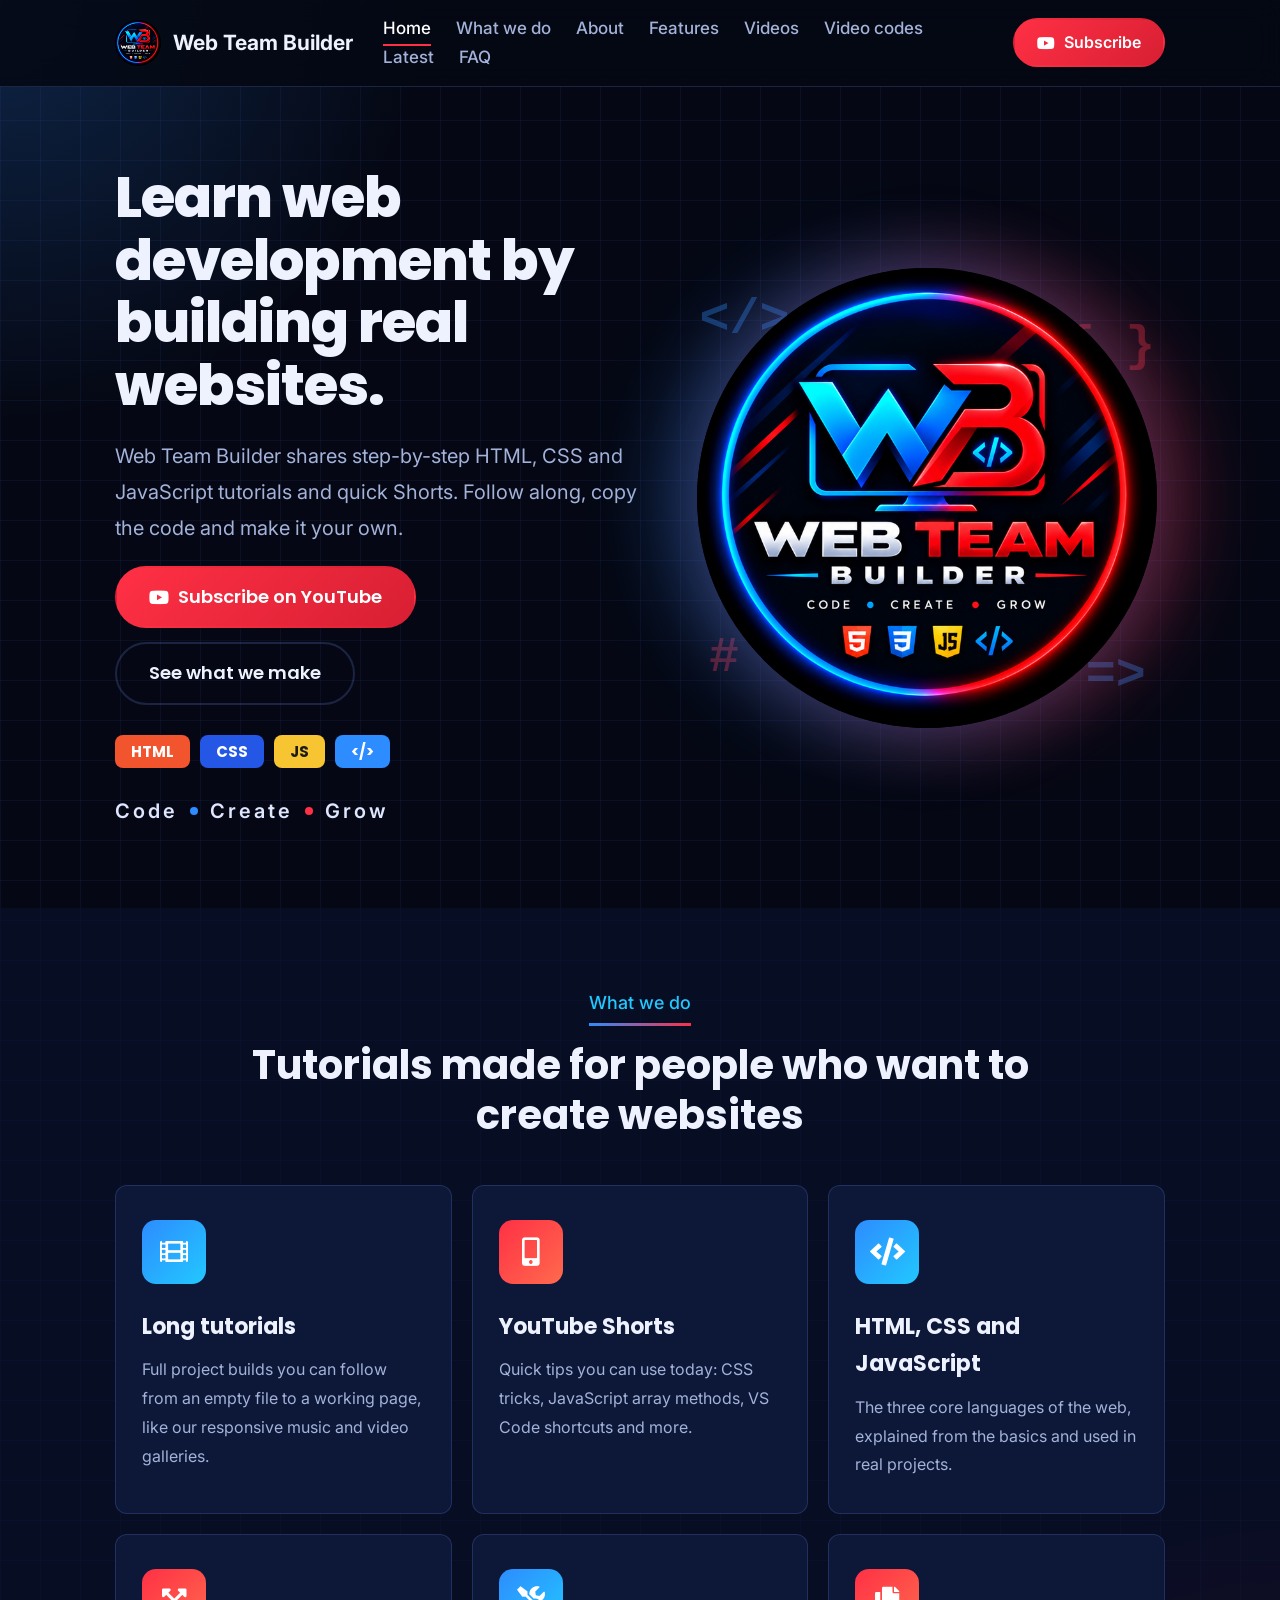
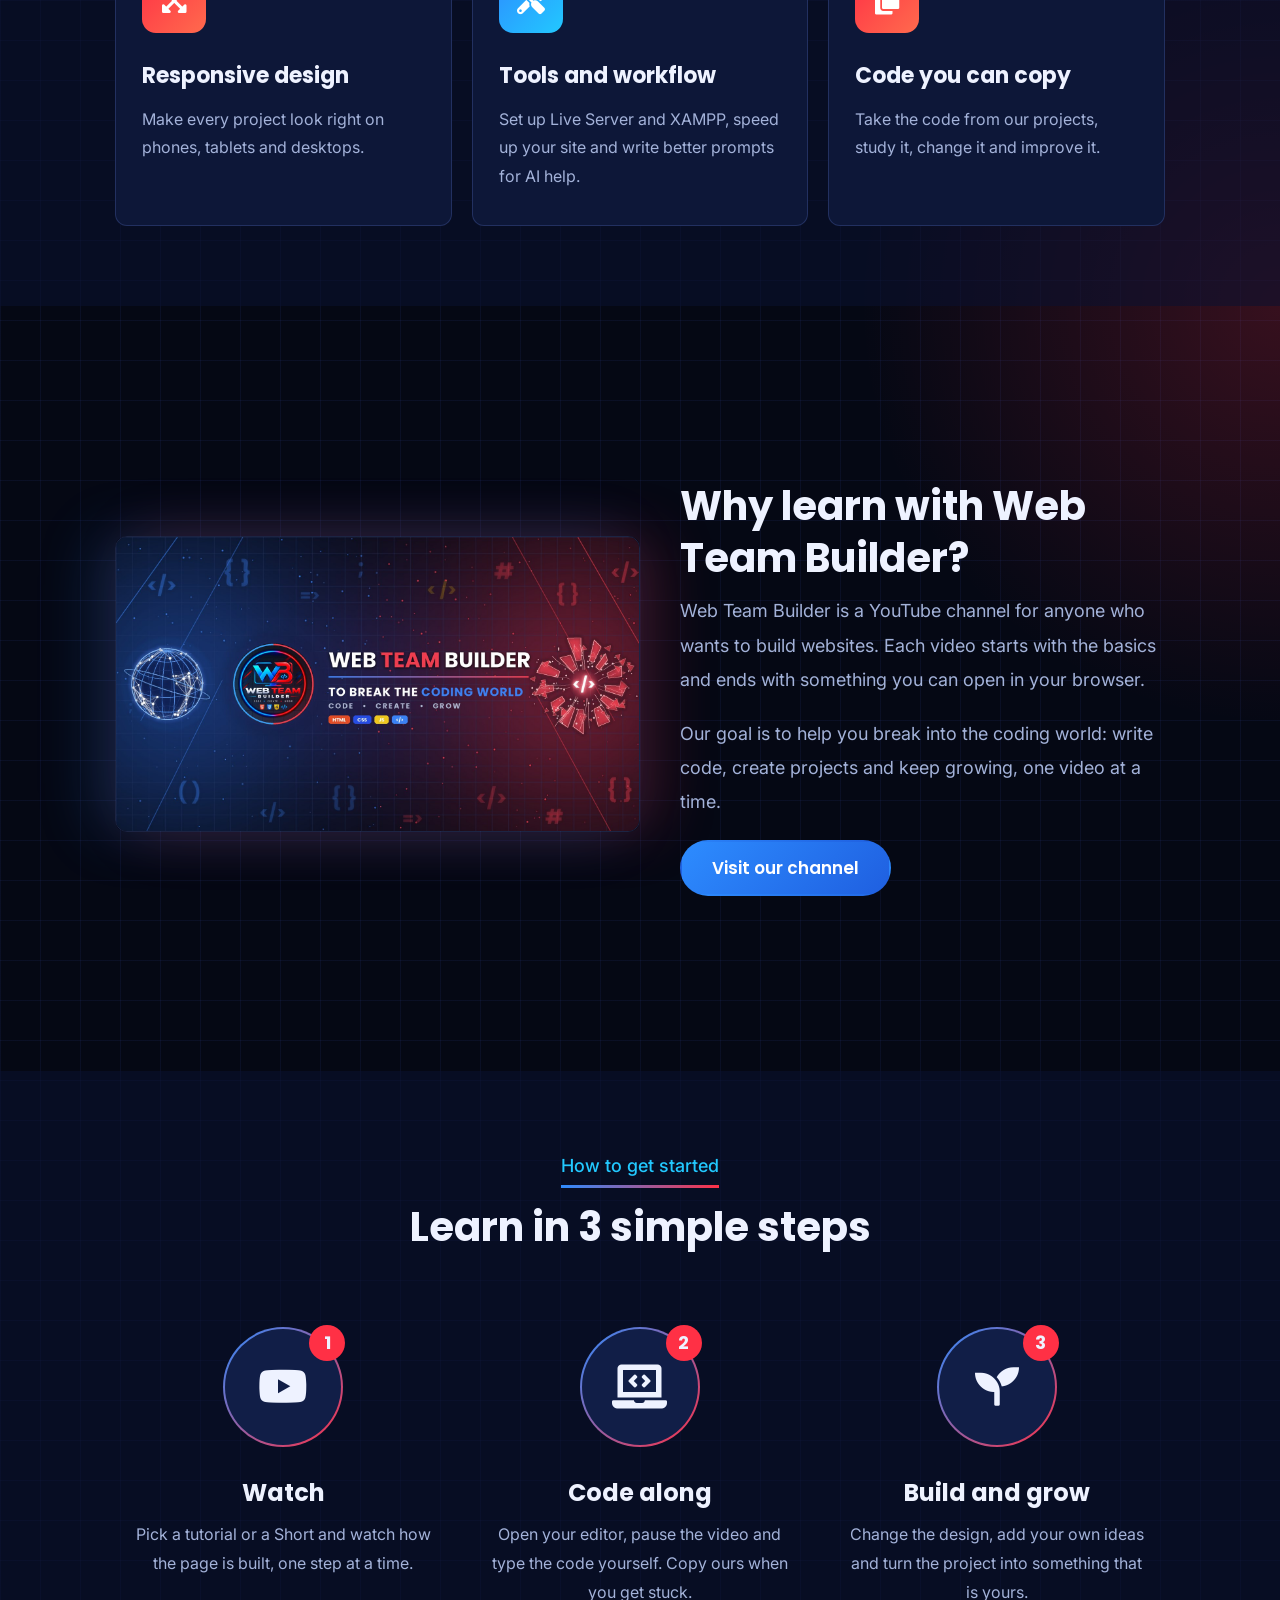
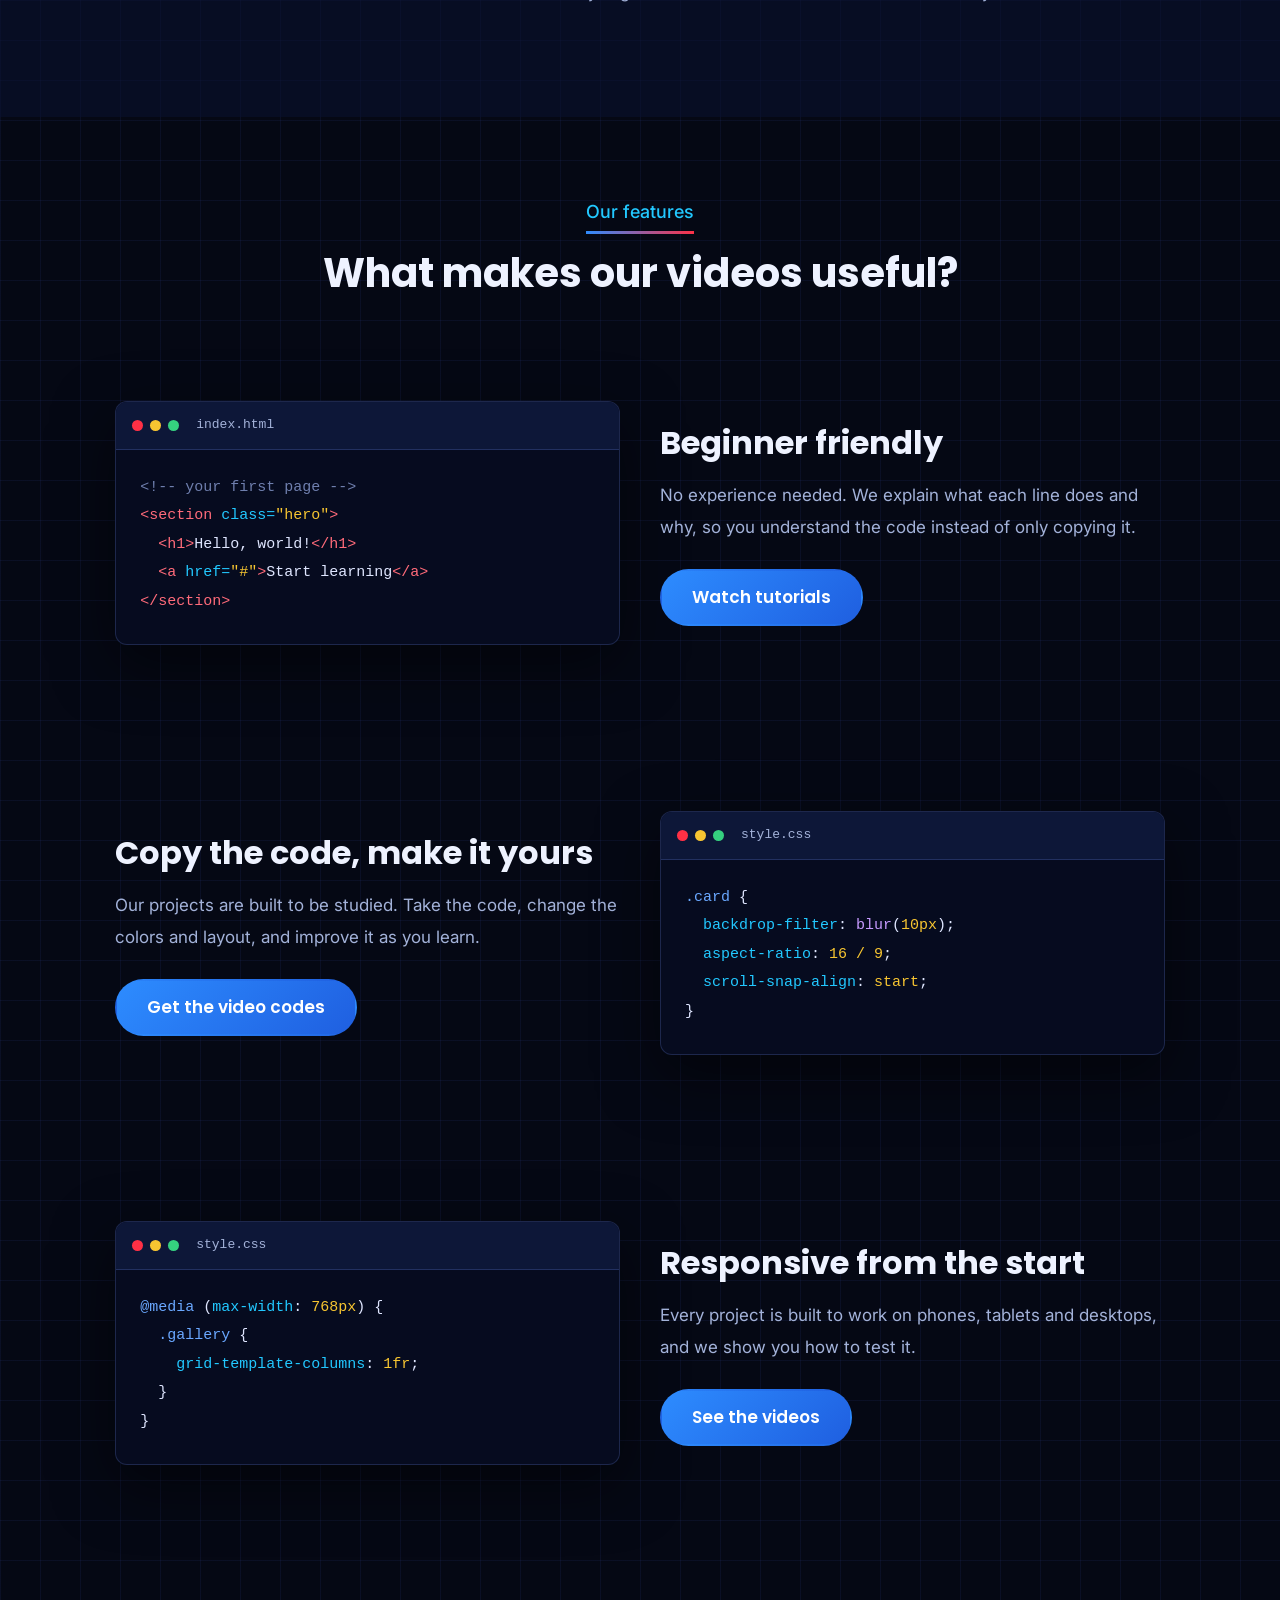
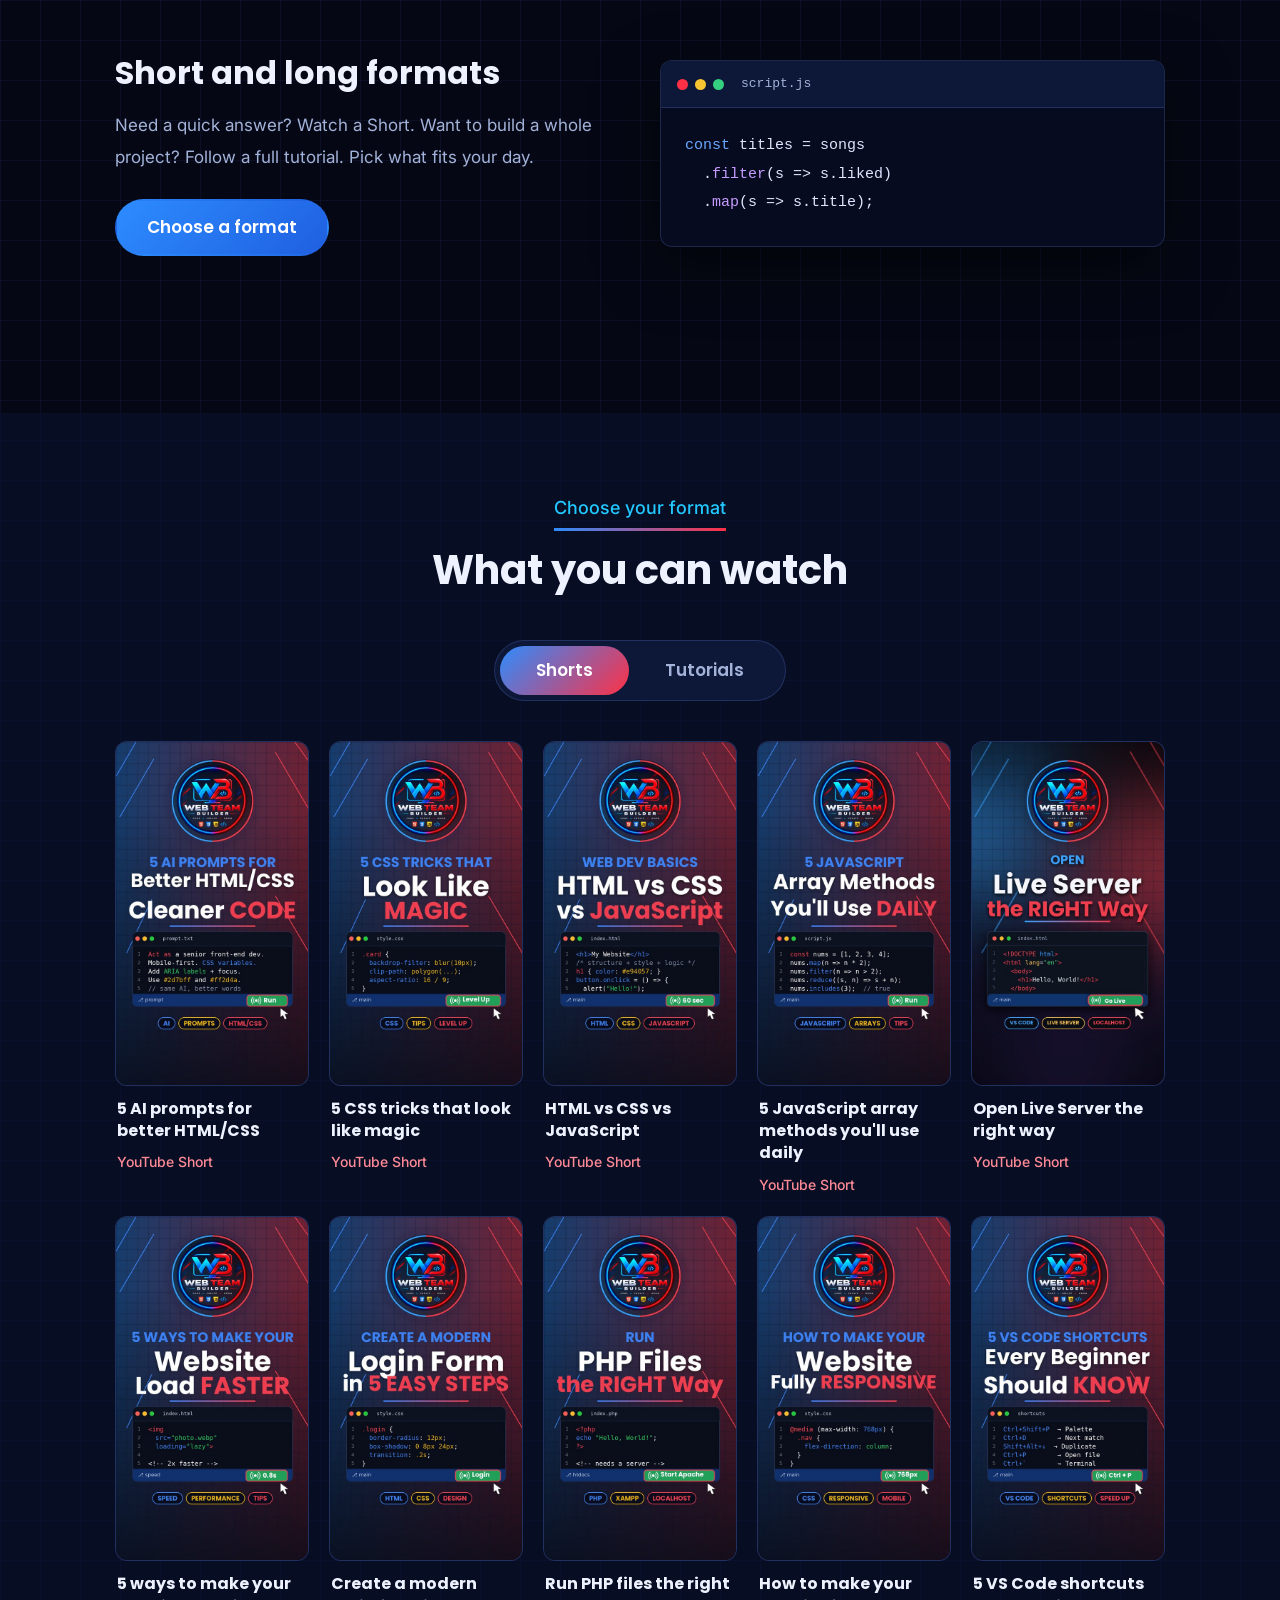
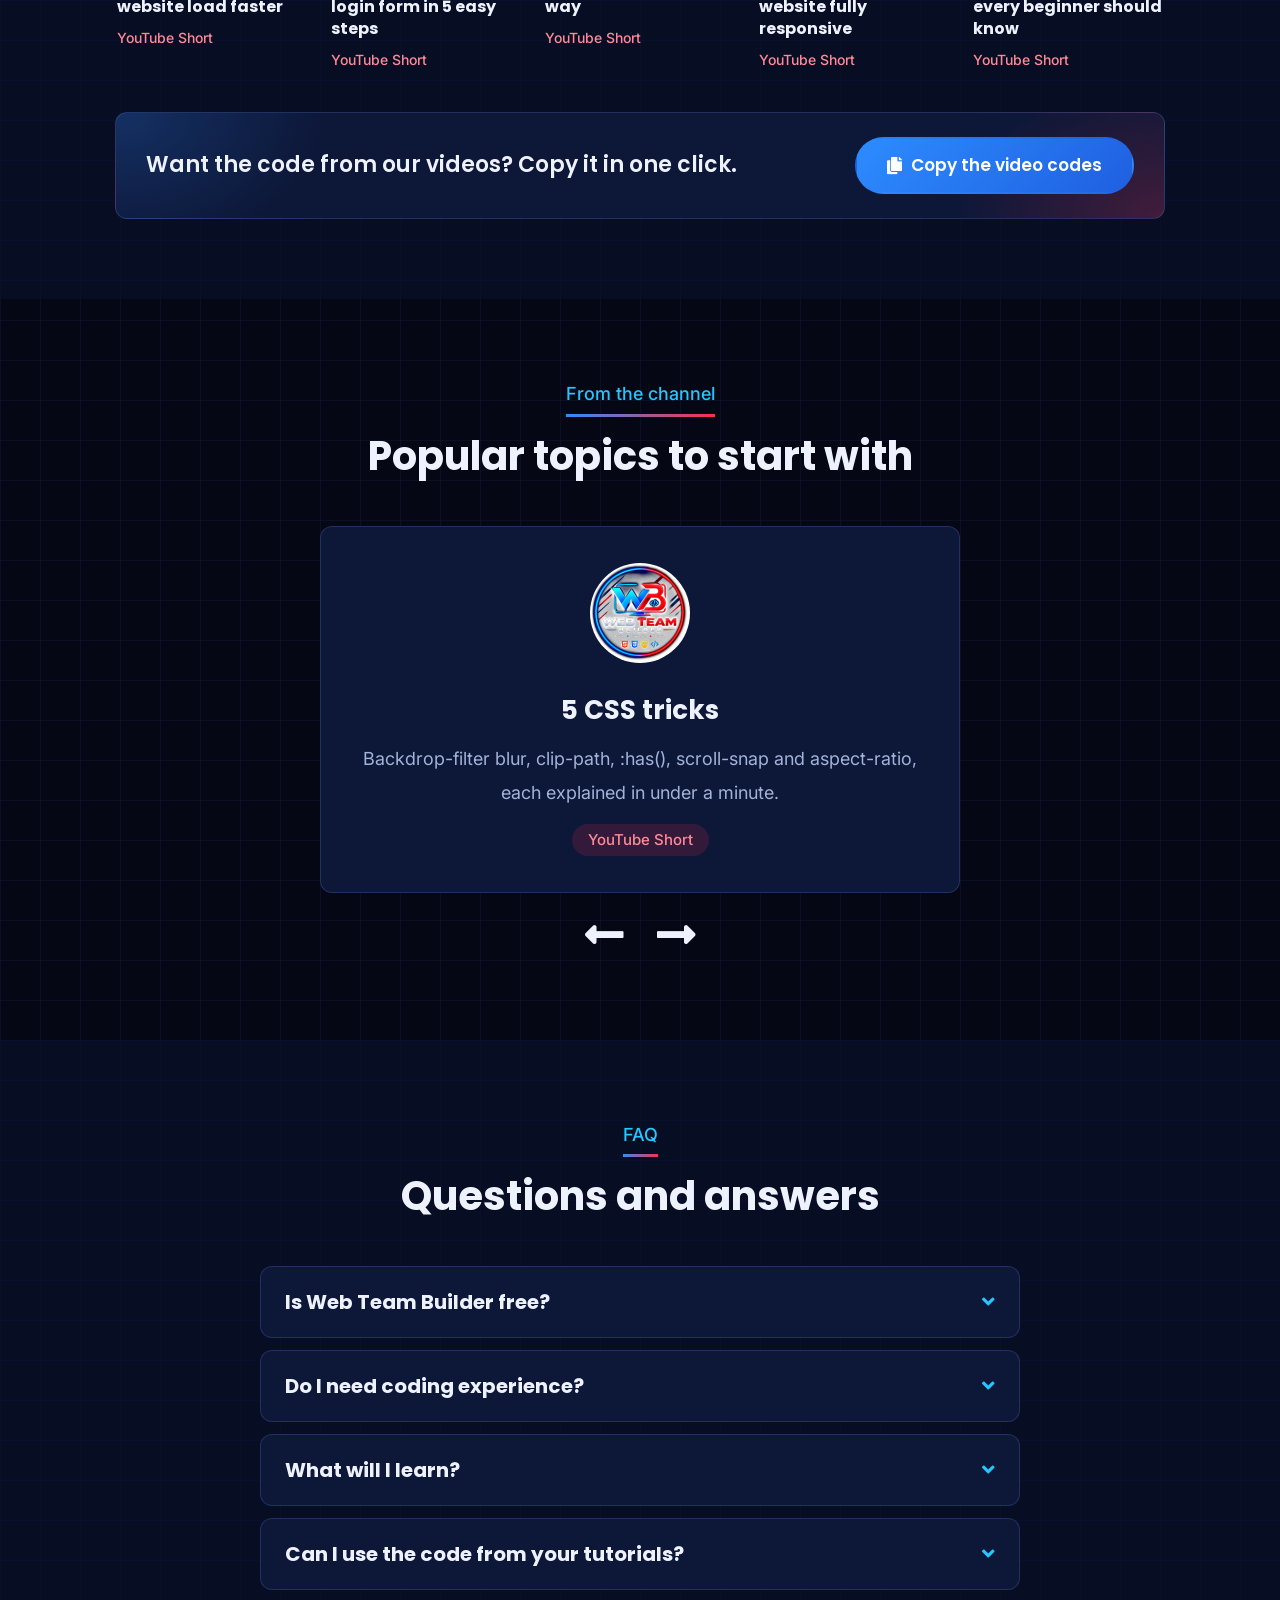
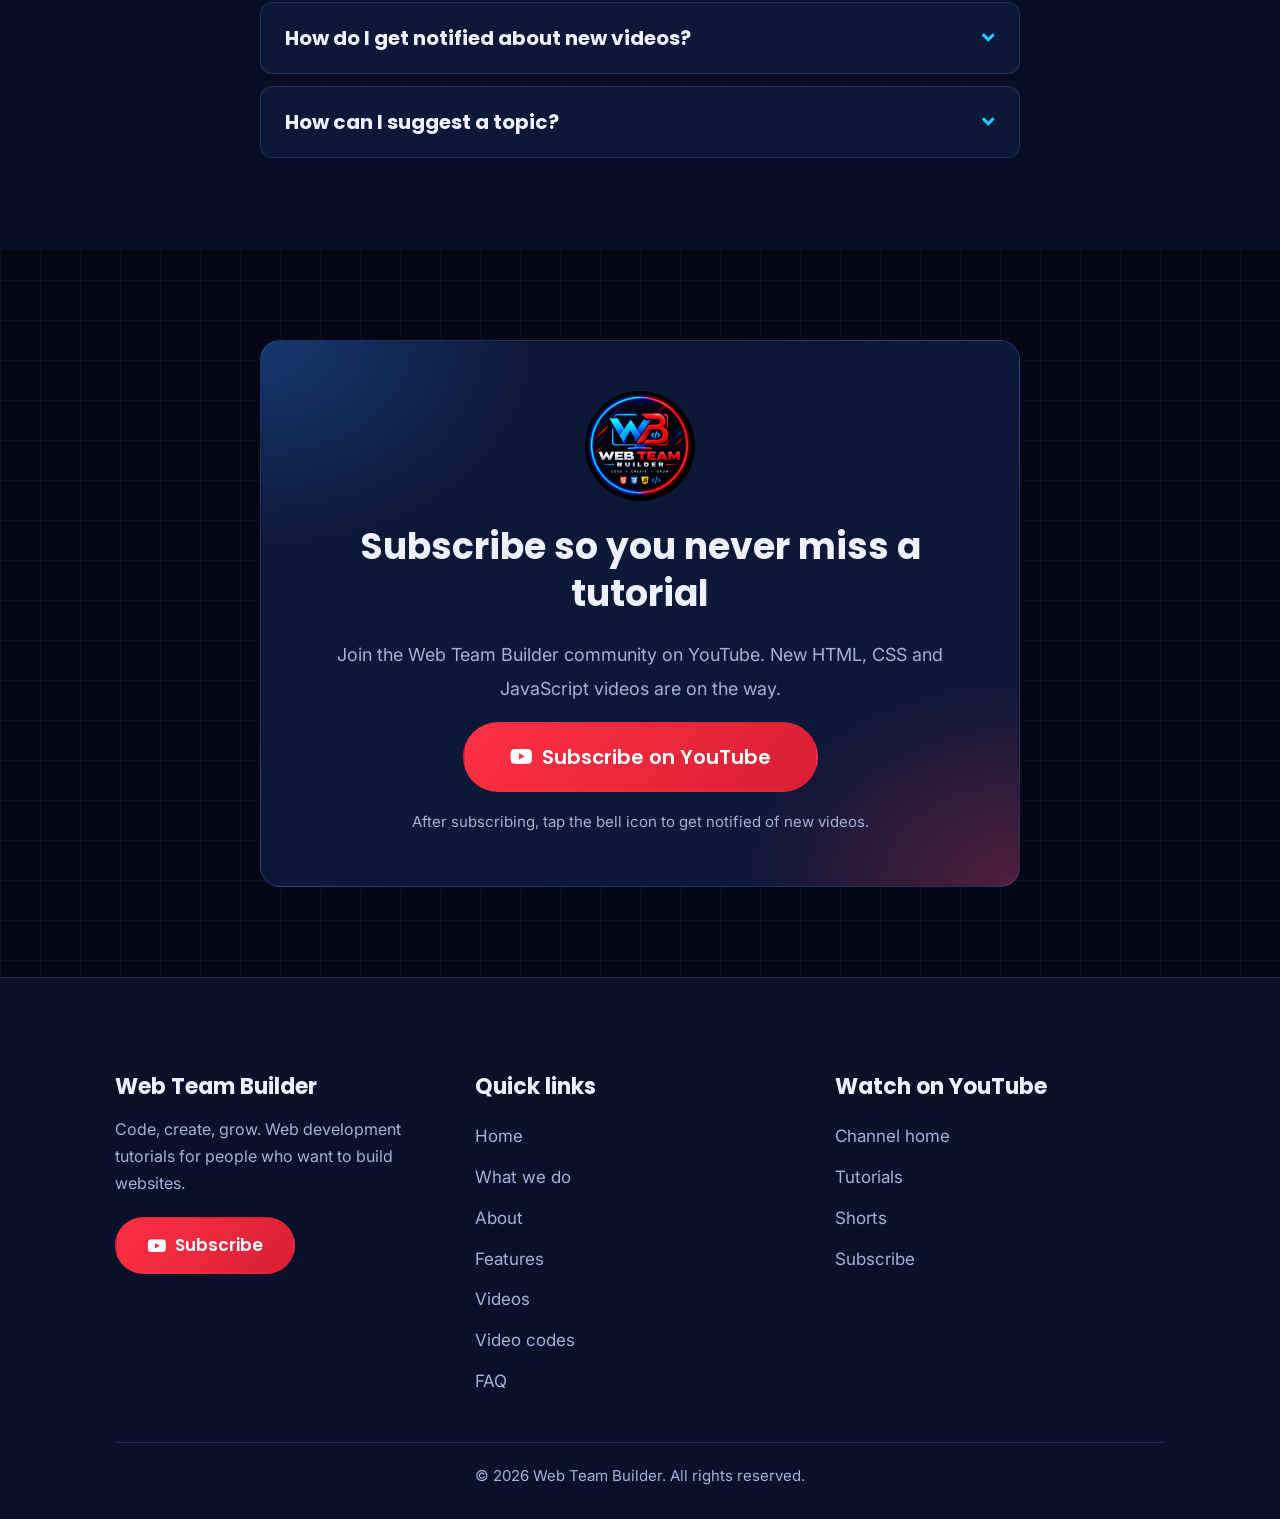
==== website/index.html @ 1a665e9e "Add files via upload" ====
<!DOCTYPE html>
<html lang="en">
<head>
    <meta charset="UTF-8">
    <meta http-equiv="X-UA-Compatible" content="IE=edge">
    <meta name="viewport" content="width=device-width, initial-scale=1.0">
    <meta name="theme-color" content="#050814">
    <meta name="description" content="Web Team Builder is a YouTube channel with HTML, CSS and JavaScript tutorials and Shorts. Code, create, grow.">
    <meta property="og:title" content="Web Team Builder - Code, Create, Grow">
    <meta property="og:description" content="Learn web development with step-by-step HTML, CSS and JavaScript tutorials and Shorts.">
    <meta property="og:image" content="images/channel-banner.jpg">
    <title>Web Team Builder | Code, Create, Grow</title>

    <link rel="icon" href="images/favicon.png">

    <!-- font awesome cdn link  -->
    <link rel="stylesheet" href="https://cdnjs.cloudflare.com/ajax/libs/font-awesome/5.15.4/css/all.min.css">

    <!-- custom css file link  -->
    <link rel="stylesheet" href="css/style.css">

</head>
<body>

<!-- header section starts      -->

<header class="header">

    <a href="#home" class="logo">
        <img src="images/logo.png" alt="Web Team Builder logo">
        <span>Web Team Builder</span>
    </a>

    <nav class="navbar" aria-label="Main">
        <a href="#home">Home</a>
        <a href="#services">What we do</a>
        <a href="#about">About</a>
        <a href="#features">Features</a>
        <a href="#content">Videos</a>
        <a href="videos.html">Video codes</a>
        <a href="#latest">Latest</a>
        <a href="#faq">FAQ</a>
    </nav>

    <a href="https://www.youtube.com/channel/UCu9IM22sC3gI85IC5qrIlCg?sub_confirmation=1" class="btn btn-sub" target="_blank" rel="noopener" aria-label="Subscribe on YouTube">
        <i class="fab fa-youtube"></i><span>Subscribe</span>
    </a>

    <button id="menu-btn" class="fas fa-bars" aria-label="Open menu" aria-expanded="false"></button>

</header>

<!-- header section ends     -->

<!-- home section starts  -->

<section class="home" id="home">

    <div class="content">
        <h3>Learn web development by building real websites.</h3>
        <p>Web Team Builder shares step-by-step HTML, CSS and JavaScript tutorials and quick Shorts. Follow along, copy the code and make it your own.</p>
        <div class="actions">
            <a href="https://www.youtube.com/channel/UCu9IM22sC3gI85IC5qrIlCg?sub_confirmation=1" class="btn btn-sub" target="_blank" rel="noopener"><i class="fab fa-youtube"></i> Subscribe on YouTube</a>
            <a href="#content" class="btn btn-ghost">See what we make</a>
        </div>
        <div class="tech-chips" aria-label="Topics we cover">
            <span class="chip html">HTML</span>
            <span class="chip css">CSS</span>
            <span class="chip js">JS</span>
            <span class="chip code">&lt;/&gt;</span>
        </div>
        <p class="motto"><b class="m-blue">Code</b> <i></i> <b>Create</b> <i class="r"></i> <b class="m-red">Grow</b></p>
    </div>

    <div class="image">
        <span class="float-sym s1" aria-hidden="true">&lt;/&gt;</span>
        <span class="float-sym s2" aria-hidden="true">{ }</span>
        <span class="float-sym s3" aria-hidden="true">#</span>
        <span class="float-sym s4" aria-hidden="true">=&gt;</span>
        <img src="images/logo.png" alt="Web Team Builder channel logo: code, create, grow">
    </div>

</section>

<!-- home section ends -->

<!-- services section starts  -->

<section class="services" id="services">

    <div class="heading">
        <span>What we do</span>
        <h1>Tutorials made for people who want to create websites</h1>
    </div>

    <div class="box-container">

        <div class="box">
            <i class="fas fa-film"></i>
            <h3>Long tutorials</h3>
            <p>Full project builds you can follow from an empty file to a working page, like our responsive music and video galleries.</p>
        </div>

        <div class="box">
            <i class="fas fa-mobile-alt"></i>
            <h3>YouTube Shorts</h3>
            <p>Quick tips you can use today: CSS tricks, JavaScript array methods, VS Code shortcuts and more.</p>
        </div>

        <div class="box">
            <i class="fas fa-code"></i>
            <h3>HTML, CSS and JavaScript</h3>
            <p>The three core languages of the web, explained from the basics and used in real projects.</p>
        </div>

        <div class="box">
            <i class="fas fa-expand-arrows-alt"></i>
            <h3>Responsive design</h3>
            <p>Make every project look right on phones, tablets and desktops.</p>
        </div>

        <div class="box">
            <i class="fas fa-tools"></i>
            <h3>Tools and workflow</h3>
            <p>Set up Live Server and XAMPP, speed up your site and write better prompts for AI help.</p>
        </div>

        <div class="box">
            <i class="fas fa-copy"></i>
            <h3>Code you can copy</h3>
            <p>Take the code from our projects, study it, change it and improve it.</p>
        </div>

    </div>

</section>

<!-- services section ends -->

<!-- about section starts  -->

<section class="about" id="about">

    <div class="image">
        <img src="images/channel-banner.jpg" alt="Web Team Builder channel banner: to break the coding world" loading="lazy">
    </div>

    <div class="content">
        <h3>Why learn with Web Team Builder?</h3>
        <p>Web Team Builder is a YouTube channel for anyone who wants to build websites. Each video starts with the basics and ends with something you can open in your browser.</p>
        <p>Our goal is to help you break into the coding world: write code, create projects and keep growing, one video at a time.</p>
        <a href="https://www.youtube.com/channel/UCu9IM22sC3gI85IC5qrIlCg" class="btn" target="_blank" rel="noopener">Visit our channel</a>
    </div>

</section>

<!-- about section ends -->

<!-- steps section starts  -->

<section class="steps" id="steps">

    <div class="heading">
        <span>How to get started</span>
        <h1>Learn in 3 simple steps</h1>
    </div>

    <div class="box-container">

        <div class="box">
            <div class="step-icon"><i class="fab fa-youtube"></i><b>1</b></div>
            <h3>Watch</h3>
            <p>Pick a tutorial or a Short and watch how the page is built, one step at a time.</p>
        </div>

        <div class="box">
            <div class="step-icon"><i class="fas fa-laptop-code"></i><b>2</b></div>
            <h3>Code along</h3>
            <p>Open your editor, pause the video and type the code yourself. Copy ours when you get stuck.</p>
        </div>

        <div class="box">
            <div class="step-icon"><i class="fas fa-seedling"></i><b>3</b></div>
            <h3>Build and grow</h3>
            <p>Change the design, add your own ideas and turn the project into something that is yours.</p>
        </div>

    </div>

</section>

<!-- steps section ends -->

<!-- features section starts  -->

<section class="features" id="features">

    <div class="heading">
        <span>Our features</span>
        <h1>What makes our videos useful?</h1>
    </div>

    <div class="box-container">

        <div class="box">
            <div class="image">
                <div class="code-window" aria-hidden="true">
                    <div class="bar"><i></i><i></i><i></i><em>index.html</em></div>
<pre><span class="c">&lt;!-- your first page --&gt;</span>
<span class="t">&lt;section</span> <span class="a">class=</span><span class="s">"hero"</span><span class="t">&gt;</span>
  <span class="t">&lt;h1&gt;</span>Hello, world!<span class="t">&lt;/h1&gt;</span>
  <span class="t">&lt;a</span> <span class="a">href=</span><span class="s">"#"</span><span class="t">&gt;</span>Start learning<span class="t">&lt;/a&gt;</span>
<span class="t">&lt;/section&gt;</span></pre>
                </div>
            </div>
            <div class="content">
                <h3>Beginner friendly</h3>
                <p>No experience needed. We explain what each line does and why, so you understand the code instead of only copying it.</p>
                <a href="https://www.youtube.com/channel/UCu9IM22sC3gI85IC5qrIlCg/videos" class="btn" target="_blank" rel="noopener">Watch tutorials</a>
            </div>
        </div>

        <div class="box">
            <div class="image">
                <div class="code-window" aria-hidden="true">
                    <div class="bar"><i></i><i></i><i></i><em>style.css</em></div>
<pre><span class="k">.card</span> {
  <span class="a">backdrop-filter</span>: <span class="f">blur</span>(<span class="s">10px</span>);
  <span class="a">aspect-ratio</span>: <span class="s">16 / 9</span>;
  <span class="a">scroll-snap-align</span>: <span class="s">start</span>;
}</pre>
                </div>
            </div>
            <div class="content">
                <h3>Copy the code, make it yours</h3>
                <p>Our projects are built to be studied. Take the code, change the colors and layout, and improve it as you learn.</p>
                <a href="videos.html" class="btn">Get the video codes</a>
            </div>
        </div>

        <div class="box">
            <div class="image">
                <div class="code-window" aria-hidden="true">
                    <div class="bar"><i></i><i></i><i></i><em>style.css</em></div>
<pre><span class="k">@media</span> (<span class="a">max-width</span>: <span class="s">768px</span>) {
  <span class="k">.gallery</span> {
    <span class="a">grid-template-columns</span>: <span class="s">1fr</span>;
  }
}</pre>
                </div>
            </div>
            <div class="content">
                <h3>Responsive from the start</h3>
                <p>Every project is built to work on phones, tablets and desktops, and we show you how to test it.</p>
                <a href="#content" class="btn">See the videos</a>
            </div>
        </div>

        <div class="box">
            <div class="image">
                <div class="code-window" aria-hidden="true">
                    <div class="bar"><i></i><i></i><i></i><em>script.js</em></div>
<pre><span class="k">const</span> titles = songs
  .<span class="f">filter</span>(s =&gt; s.liked)
  .<span class="f">map</span>(s =&gt; s.title);</pre>
                </div>
            </div>
            <div class="content">
                <h3>Short and long formats</h3>
                <p>Need a quick answer? Watch a Short. Want to build a whole project? Follow a full tutorial. Pick what fits your day.</p>
                <a href="#content" class="btn">Choose a format</a>
            </div>
        </div>

    </div>

</section>

<!-- features section ends -->

<!-- content section starts  -->

<section class="formats" id="content">

    <div class="heading">
        <span>Choose your format</span>
        <h1>What you can watch</h1>
    </div>

    <div class="format-toggler" role="tablist" aria-label="Video format">
        <span class="shorts active" role="tab" tabindex="0" aria-selected="true">Shorts</span>
        <span class="tutorials" role="tab" tabindex="0" aria-selected="false">Tutorials</span>
    </div>

    <div class="panel shorts-panel active">
            <a href="https://www.youtube.com/channel/UCu9IM22sC3gI85IC5qrIlCg/shorts" class="thumb-card short" target="_blank" rel="noopener">
                <div class="thumb"><img src="images/shorts/ai_prompts.jpg" alt="5 AI prompts for better HTML/CSS - YouTube Short thumbnail" loading="lazy"><span class="play"><i class="fas fa-play"></i></span></div>
                <h3>5 AI prompts for better HTML/CSS</h3>
                <span class="meta">YouTube Short</span>
            </a>
            <a href="https://www.youtube.com/channel/UCu9IM22sC3gI85IC5qrIlCg/shorts" class="thumb-card short" target="_blank" rel="noopener">
                <div class="thumb"><img src="images/shorts/css_tricks.jpg" alt="5 CSS tricks that look like magic - YouTube Short thumbnail" loading="lazy"><span class="play"><i class="fas fa-play"></i></span></div>
                <h3>5 CSS tricks that look like magic</h3>
                <span class="meta">YouTube Short</span>
            </a>
            <a href="https://www.youtube.com/channel/UCu9IM22sC3gI85IC5qrIlCg/shorts" class="thumb-card short" target="_blank" rel="noopener">
                <div class="thumb"><img src="images/shorts/html_css_js_basics.jpg" alt="HTML vs CSS vs JavaScript - YouTube Short thumbnail" loading="lazy"><span class="play"><i class="fas fa-play"></i></span></div>
                <h3>HTML vs CSS vs JavaScript</h3>
                <span class="meta">YouTube Short</span>
            </a>
            <a href="https://www.youtube.com/channel/UCu9IM22sC3gI85IC5qrIlCg/shorts" class="thumb-card short" target="_blank" rel="noopener">
                <div class="thumb"><img src="images/shorts/js_array_methods.jpg" alt="5 JavaScript array methods you&#39;ll use daily - YouTube Short thumbnail" loading="lazy"><span class="play"><i class="fas fa-play"></i></span></div>
                <h3>5 JavaScript array methods you&#39;ll use daily</h3>
                <span class="meta">YouTube Short</span>
            </a>
            <a href="https://www.youtube.com/channel/UCu9IM22sC3gI85IC5qrIlCg/shorts" class="thumb-card short" target="_blank" rel="noopener">
                <div class="thumb"><img src="images/shorts/live_server.jpg" alt="Open Live Server the right way - YouTube Short thumbnail" loading="lazy"><span class="play"><i class="fas fa-play"></i></span></div>
                <h3>Open Live Server the right way</h3>
                <span class="meta">YouTube Short</span>
            </a>
            <a href="https://www.youtube.com/channel/UCu9IM22sC3gI85IC5qrIlCg/shorts" class="thumb-card short" target="_blank" rel="noopener">
                <div class="thumb"><img src="images/shorts/load_faster.jpg" alt="5 ways to make your website load faster - YouTube Short thumbnail" loading="lazy"><span class="play"><i class="fas fa-play"></i></span></div>
                <h3>5 ways to make your website load faster</h3>
                <span class="meta">YouTube Short</span>
            </a>
            <a href="https://www.youtube.com/channel/UCu9IM22sC3gI85IC5qrIlCg/shorts" class="thumb-card short" target="_blank" rel="noopener">
                <div class="thumb"><img src="images/shorts/login_form.jpg" alt="Create a modern login form in 5 easy steps - YouTube Short thumbnail" loading="lazy"><span class="play"><i class="fas fa-play"></i></span></div>
                <h3>Create a modern login form in 5 easy steps</h3>
                <span class="meta">YouTube Short</span>
            </a>
            <a href="https://www.youtube.com/channel/UCu9IM22sC3gI85IC5qrIlCg/shorts" class="thumb-card short" target="_blank" rel="noopener">
                <div class="thumb"><img src="images/shorts/php.jpg" alt="Run PHP files the right way - YouTube Short thumbnail" loading="lazy"><span class="play"><i class="fas fa-play"></i></span></div>
                <h3>Run PHP files the right way</h3>
                <span class="meta">YouTube Short</span>
            </a>
            <a href="https://www.youtube.com/channel/UCu9IM22sC3gI85IC5qrIlCg/shorts" class="thumb-card short" target="_blank" rel="noopener">
                <div class="thumb"><img src="images/shorts/responsive.jpg" alt="How to make your website fully responsive - YouTube Short thumbnail" loading="lazy"><span class="play"><i class="fas fa-play"></i></span></div>
                <h3>How to make your website fully responsive</h3>
                <span class="meta">YouTube Short</span>
            </a>
            <a href="https://www.youtube.com/channel/UCu9IM22sC3gI85IC5qrIlCg/shorts" class="thumb-card short" target="_blank" rel="noopener">
                <div class="thumb"><img src="images/shorts/vscode_shortcuts.jpg" alt="5 VS Code shortcuts every beginner should know - YouTube Short thumbnail" loading="lazy"><span class="play"><i class="fas fa-play"></i></span></div>
                <h3>5 VS Code shortcuts every beginner should know</h3>
                <span class="meta">YouTube Short</span>
            </a>
    </div>

    <div class="panel tutorials-panel">
            <a href="https://www.youtube.com/channel/UCu9IM22sC3gI85IC5qrIlCg/videos" class="thumb-card tutorial" target="_blank" rel="noopener">
                <div class="thumb"><img src="images/tutorials/image-search-gallery.jpg" alt="How to build an image search gallery - full tutorial thumbnail" loading="lazy"><span class="play"><i class="fas fa-play"></i></span></div>
                <h3>How to build an image search gallery</h3>
                <p>Type to filter instantly. Live search with pure JavaScript.</p>
                <span class="meta">Full tutorial &middot; HTML, CSS, JS</span>
            </a>
            <a href="https://www.youtube.com/channel/UCu9IM22sC3gI85IC5qrIlCg/videos" class="thumb-card tutorial" target="_blank" rel="noopener">
                <div class="thumb"><img src="images/tutorials/video-gallery.jpg" alt="How to build a video gallery - full tutorial thumbnail" loading="lazy"><span class="play"><i class="fas fa-play"></i></span></div>
                <h3>How to build a video gallery</h3>
                <p>Hover to play, click to open. Fully responsive on every screen.</p>
                <span class="meta">Full tutorial &middot; HTML, CSS, JS</span>
            </a>
    </div>

    <div class="code-cta">
        <p>Want the code from our videos? Copy it in one click.</p>
        <a href="videos.html" class="btn"><i class="fas fa-copy"></i> Copy the video codes</a>
    </div>

</section>

<!-- content section ends -->

<!-- reviews section starts  -->

<section class="reviews" id="latest">

    <div class="heading">
        <span>From the channel</span>
        <h1>Popular topics to start with</h1>
    </div>

    <div class="slide-container">

        <div class="slide active">
            <img src="images/watermark.png" alt="Web Team Builder icon" loading="lazy">
            <h3>5 CSS tricks</h3>
            <p>Backdrop-filter blur, clip-path, :has(), scroll-snap and aspect-ratio, each explained in under a minute.</p>
            <span>YouTube Short</span>
        </div>

        <div class="slide">
            <img src="images/watermark.png" alt="Web Team Builder icon" loading="lazy">
            <h3>Responsive music gallery</h3>
            <p>Build a playlist gallery that looks great on any screen, step by step, with HTML, CSS and JavaScript.</p>
            <span>Full tutorial</span>
        </div>

        <div class="slide">
            <img src="images/watermark.png" alt="Web Team Builder icon" loading="lazy">
            <h3>5 JavaScript array methods</h3>
            <p>Learn the array methods you will use in almost every project.</p>
            <span>YouTube Short</span>
        </div>

        <div class="slide">
            <img src="images/watermark.png" alt="Web Team Builder icon" loading="lazy">
            <h3>Open Live Server the right way</h3>
            <p>Preview your website in the browser and see every change instantly while you code.</p>
            <span>YouTube Short</span>
        </div>

    </div>

    <div class="controls">
        <button class="fas fa-long-arrow-alt-left" onclick="prev()" aria-label="Previous topic"></button>
        <button class="fas fa-long-arrow-alt-right" onclick="next()" aria-label="Next topic"></button>
    </div>

</section>

<!-- reviews section ends -->

<!-- faq section starts  -->

<section class="faq" id="faq">

    <div class="heading">
        <span>FAQ</span>
        <h1>Questions and answers</h1>
    </div>

    <div class="accordion-container">

        <div class="accordion">
            <button class="accordion-heading" aria-expanded="false">
                <h3>Is Web Team Builder free?</h3>
                <i class="fas fa-angle-down"></i>
            </button>
            <p class="accordion-content">
                Yes. All our videos are free to watch on YouTube.
            </p>
        </div>

        <div class="accordion">
            <button class="accordion-heading" aria-expanded="false">
                <h3>Do I need coding experience?</h3>
                <i class="fas fa-angle-down"></i>
            </button>
            <p class="accordion-content">
                No. We start from the basics and explain each step, so beginners can follow along.
            </p>
        </div>

        <div class="accordion">
            <button class="accordion-heading" aria-expanded="false">
                <h3>What will I learn?</h3>
                <i class="fas fa-angle-down"></i>
            </button>
            <p class="accordion-content">
                HTML, CSS and JavaScript, responsive design, and the tools that make building websites faster, such as VS Code and Live Server.
            </p>
        </div>

        <div class="accordion">
            <button class="accordion-heading" aria-expanded="false">
                <h3>Can I use the code from your tutorials?</h3>
                <i class="fas fa-angle-down"></i>
            </button>
            <p class="accordion-content">
                Yes. You can copy the code from our projects, study it and improve it to build your own.
            </p>
        </div>

        <div class="accordion">
            <button class="accordion-heading" aria-expanded="false">
                <h3>How do I get notified about new videos?</h3>
                <i class="fas fa-angle-down"></i>
            </button>
            <p class="accordion-content">
                Subscribe to the channel and tap the bell icon on YouTube to get notified when we upload.
            </p>
        </div>

        <div class="accordion">
            <button class="accordion-heading" aria-expanded="false">
                <h3>How can I suggest a topic?</h3>
                <i class="fas fa-angle-down"></i>
            </button>
            <p class="accordion-content">
                Leave a comment on any of our videos and tell us what you want to learn next.
            </p>
        </div>

    </div>

</section>

<!-- faq section ends -->

<!-- subscribe section starts -->

<section class="newsletter" id="subscribe">
    <div class="content">
        <img src="images/logo.png" alt="" class="sub-logo" loading="lazy">
        <h3>Subscribe so you never miss a tutorial</h3>
        <p>Join the Web Team Builder community on YouTube. New HTML, CSS and JavaScript videos are on the way.</p>
        <a href="https://www.youtube.com/channel/UCu9IM22sC3gI85IC5qrIlCg?sub_confirmation=1" class="btn btn-sub btn-lg" target="_blank" rel="noopener"><i class="fab fa-youtube"></i> Subscribe on YouTube</a>
        <p class="small">After subscribing, tap the bell icon to get notified of new videos.</p>
    </div>
</section>

<!-- subscribe section ends -->

<!-- footer section starts  -->

<section class="footer">

    <div class="box-container">

        <div class="box brand">
            <h3>Web Team Builder</h3>
            <p>Code, create, grow. Web development tutorials for people who want to build websites.</p>
            <a href="https://www.youtube.com/channel/UCu9IM22sC3gI85IC5qrIlCg?sub_confirmation=1" class="btn btn-sub" target="_blank" rel="noopener"><i class="fab fa-youtube"></i> Subscribe</a>
        </div>

        <div class="box">
            <h3>Quick links</h3>
            <a href="#home">Home</a>
            <a href="#services">What we do</a>
            <a href="#about">About</a>
            <a href="#features">Features</a>
            <a href="#content">Videos</a>
            <a href="videos.html">Video codes</a>
            <a href="#faq">FAQ</a>
        </div>

        <div class="box">
            <h3>Watch on YouTube</h3>
            <a href="https://www.youtube.com/channel/UCu9IM22sC3gI85IC5qrIlCg" target="_blank" rel="noopener">Channel home</a>
            <a href="https://www.youtube.com/channel/UCu9IM22sC3gI85IC5qrIlCg/videos" target="_blank" rel="noopener">Tutorials</a>
            <a href="https://www.youtube.com/channel/UCu9IM22sC3gI85IC5qrIlCg/shorts" target="_blank" rel="noopener">Shorts</a>
            <a href="https://www.youtube.com/channel/UCu9IM22sC3gI85IC5qrIlCg?sub_confirmation=1" target="_blank" rel="noopener">Subscribe</a>
        </div>

    </div>

    <div class="credit">&copy; 2026 Web Team Builder. All rights reserved.</div>

</section>

<!-- footer section ends -->

<!-- custom js file link  -->
<!-- back to top button -->
<button class="to-top" type="button" aria-label="Back to top">
    <svg viewBox="0 0 24 24" width="24" height="24" fill="none" stroke="currentColor" stroke-width="3" stroke-linecap="round" stroke-linejoin="round" aria-hidden="true"><path d="M12 19V5M5 12l7-7 7 7"/></svg>
</button>

<script src="js/script.js"></script>

</body>
</html>
---- website/css/style.css ----
@import url("https://fonts.googleapis.com/css2?family=Inter:wght@400;500;600&family=Poppins:wght@600;700;800&display=swap");

/* ---------- theme tokens (from the channel logo + banner) ---------- */
:root {
  --ink: #050814;
  --navy: #0a1230;
  --panel: #0d1738;
  --panel-2: #111e47;
  --line: rgba(120, 150, 255, 0.2);
  --blue: #2d8cff;
  --cyan: #22c8ff;
  --red: #ff3045;
  --red-dark: #d81f33;
  --yellow: #f7c531;
  --orange: #f2542d;
  --text: #eef2ff;
  --muted: #a3b2d9;
  --radius: 1.2rem;
  --display: 'Poppins', 'Segoe UI', Arial, sans-serif;
  --body: 'Inter', 'Segoe UI', Arial, sans-serif;
  --mono: 'Fira Code', Consolas, 'Courier New', monospace;
}

* {
  font-family: var(--body);
  margin: 0;
  padding: 0;
  box-sizing: border-box;
  outline: none;
  border: none;
  text-decoration: none;
}

button {
  background: none;
  color: inherit;
  cursor: pointer;
  font: inherit;
}

:focus-visible {
  outline: 0.3rem solid var(--cyan);
  outline-offset: 0.3rem;
}

html {
  font-size: 62.5%;
  overflow-x: hidden;
  scroll-behavior: smooth;
  scroll-padding-top: 8rem;
}

html::-webkit-scrollbar {
  width: 1rem;
}

html::-webkit-scrollbar-track {
  background: var(--ink);
}

html::-webkit-scrollbar-thumb {
  background: linear-gradient(var(--blue), var(--red));
  border-radius: 1rem;
}

body {
  background-color: var(--ink);
  background-image:
    radial-gradient(60rem 60rem at 0% 0%, rgba(45, 140, 255, 0.22), transparent 70%),
    radial-gradient(60rem 60rem at 100% 20%, rgba(255, 48, 69, 0.2), transparent 70%),
    linear-gradient(rgba(80, 120, 255, 0.07) 0.1rem, transparent 0.1rem),
    linear-gradient(90deg, rgba(80, 120, 255, 0.07) 0.1rem, transparent 0.1rem);
  background-size: auto, auto, 4rem 4rem, 4rem 4rem;
  color: var(--text);
  font-size: 1.7rem;
  line-height: 1.7;
}

section {
  padding: 8rem 9%;
}

/* ---------- shared pieces ---------- */
.heading {
  text-align: center;
  margin-bottom: 4.5rem;
}

.heading span {
  display: inline-block;
  font-size: 1.8rem;
  font-weight: 500;
  color: var(--cyan);
  padding-bottom: 0.4rem;
  border-bottom: 0.3rem solid;
  border-image: linear-gradient(90deg, var(--blue), var(--red)) 1;
}

.heading h1 {
  font-family: var(--display);
  font-size: 4rem;
  font-weight: 700;
  line-height: 1.25;
  padding-top: 1.4rem;
  max-width: 80rem;
  margin: 0 auto;
}

.btn {
  display: inline-flex;
  align-items: center;
  justify-content: center;
  gap: 0.9rem;
  margin-top: 1rem;
  padding: 1.2rem 3rem;
  font-family: var(--display);
  font-size: 1.7rem;
  font-weight: 600;
  color: #fff;
  background: linear-gradient(135deg, var(--blue), #1f5fe0);
  border: 0.2rem solid transparent;
  border-radius: 10rem;
  cursor: pointer;
  transition: transform 0.2s, box-shadow 0.2s, background 0.2s;
}

.btn:hover {
  transform: translateY(-0.3rem);
  box-shadow: 0 1rem 2.5rem rgba(45, 140, 255, 0.4);
}

.btn-sub {
  background: linear-gradient(135deg, var(--red), var(--red-dark));
}

.btn-sub:hover {
  box-shadow: 0 1rem 2.5rem rgba(255, 48, 69, 0.45);
}

.btn-ghost {
  background: transparent;
  border-color: var(--line);
  color: var(--text);
}

.btn-ghost:hover {
  background: rgba(255, 255, 255, 0.06);
  box-shadow: none;
}

.btn-lg {
  font-size: 2rem;
  padding: 1.6rem 4.5rem;
}

@keyframes floating {
  0%, 100% {
    transform: translateY(0);
  }
  50% {
    transform: translateY(-2.4rem);
  }
}

@keyframes fadeUp {
  0% {
    opacity: 0;
    transform: translateY(2rem);
  }
}

/* ---------- header ---------- */
.header {
  position: sticky;
  top: 0;
  left: 0;
  right: 0;
  z-index: 1000;
  display: flex;
  align-items: center;
  justify-content: space-between;
  gap: 2rem;
  background: rgba(5, 8, 20, 0.88);
  -webkit-backdrop-filter: blur(1.4rem);
  backdrop-filter: blur(1.4rem);
  border-bottom: 0.1rem solid var(--line);
  padding: 1.4rem 9%;
}

.header .logo {
  display: flex;
  align-items: center;
  gap: 1.2rem;
  font-family: var(--display);
  font-size: 2.1rem;
  font-weight: 700;
  color: var(--text);
  white-space: nowrap;
}

.header .logo img {
  height: 4.6rem;
  width: 4.6rem;
  border-radius: 50%;
  object-fit: cover;
}

.header .navbar a {
  margin: 0 1rem;
  font-size: 1.7rem;
  font-weight: 500;
  color: var(--muted);
  padding: 0.6rem 0;
  border-bottom: 0.2rem solid transparent;
  transition: color 0.2s, border-color 0.2s;
}

.header .navbar a:hover,
.header .navbar a.current {
  color: #fff;
  border-color: var(--red);
}

.header .btn {
  margin-top: 0;
  padding: 0.9rem 2.2rem;
  font-size: 1.6rem;
}

#menu-btn {
  font-size: 3rem;
  display: none;
  color: var(--text);
}

/* ---------- home ---------- */
.home {
  min-height: 88vh;
  display: flex;
  align-items: center;
  flex-wrap: wrap;
  gap: 4rem;
}

.home .content {
  flex: 1 1 42rem;
}

.home .content h3 {
  font-family: var(--display);
  font-size: 5.6rem;
  font-weight: 800;
  line-height: 1.12;
  letter-spacing: -0.1rem;
}

.home .content > p:not(.motto) {
  font-size: 2rem;
  padding: 2rem 0 1rem;
  line-height: 1.8;
  color: var(--muted);
  max-width: 58rem;
}

.home .actions {
  display: flex;
  flex-wrap: wrap;
  gap: 1.4rem;
  margin-top: 1rem;
}

.home .actions .btn {
  margin-top: 0;
  padding: 1.4rem 3.2rem;
  font-size: 1.8rem;
}

.tech-chips {
  display: flex;
  flex-wrap: wrap;
  gap: 1rem;
  margin-top: 3rem;
}

.chip {
  font-family: var(--display);
  font-weight: 700;
  font-size: 1.5rem;
  padding: 0.4rem 1.6rem;
  border-radius: 0.8rem;
  color: #fff;
}

.chip.html {
  background: var(--orange);
}

.chip.css {
  background: #2457e6;
}

.chip.js {
  background: var(--yellow);
  color: #1a1a1a;
}

.chip.code {
  background: var(--blue);
}

.motto {
  display: flex;
  align-items: center;
  flex-wrap: wrap;
  gap: 1.2rem;
  margin-top: 2.6rem;
  font-family: var(--display);
  font-size: 2rem;
  letter-spacing: 0.3rem;
  color: #dfe6ff;
}

.motto b {
  font-weight: 600;
}

.motto i {
  width: 0.8rem;
  height: 0.8rem;
  border-radius: 50%;
  background: var(--blue);
}

.motto i.r {
  background: var(--red);
}

.home .image {
  position: relative;
  flex: 1 1 36rem;
  display: flex;
  justify-content: center;
}

.home .image img {
  position: relative;
  z-index: 1;
  width: 100%;
  max-width: 46rem;
  border-radius: 50%;
  box-shadow: -2.5rem 0 8rem rgba(45, 140, 255, 0.4), 2.5rem 0 8rem rgba(255, 48, 69, 0.4);
  animation: floating 6s ease-in-out infinite;
}

.float-sym {
  position: absolute;
  z-index: 0;
  font-family: var(--mono);
  font-weight: 700;
  font-size: 5rem;
  opacity: 0.35;
}

.float-sym.s1 {
  top: 2%;
  left: 2%;
  color: var(--blue);
}

.float-sym.s2 {
  top: 8%;
  right: 2%;
  color: var(--red);
}

.float-sym.s3 {
  bottom: 6%;
  left: 4%;
  color: var(--red);
}

.float-sym.s4 {
  bottom: 2%;
  right: 4%;
  color: var(--blue);
}

/* ---------- services ---------- */
.services {
  background: rgba(10, 18, 48, 0.55);
}

.services .box-container,
.steps .box-container,
.formats .panel {
  display: grid;
  grid-template-columns: repeat(auto-fit, minmax(30rem, 1fr));
  gap: 2rem;
}

.services .box-container .box {
  background: var(--panel);
  border: 0.1rem solid var(--line);
  padding: 3.4rem 2.6rem;
  border-radius: var(--radius);
  transition: border-color 0.2s;
}

.services .box-container .box:hover {
  border-color: var(--blue);
}

.services .box-container .box i {
  display: grid;
  place-items: center;
  height: 6.4rem;
  width: 6.4rem;
  margin-bottom: 1.4rem;
  border-radius: 1.4rem;
  font-size: 2.8rem;
  color: #fff;
  background: linear-gradient(135deg, var(--blue), var(--cyan));
}

.services .box-container .box:nth-child(even) i {
  background: linear-gradient(135deg, var(--red), #ff6a4d);
}

.services .box-container .box h3 {
  font-family: var(--display);
  font-size: 2.2rem;
  padding: 1rem 0;
}

.services .box-container .box p {
  line-height: 1.8;
  font-size: 1.6rem;
  color: var(--muted);
}

/* ---------- about ---------- */
.about {
  min-height: 85vh;
  display: flex;
  align-items: center;
  flex-wrap: wrap;
  gap: 4rem;
}

.about .image {
  flex: 1 1 46rem;
}

.about .image img {
  width: 100%;
  border-radius: var(--radius);
  border: 0.1rem solid var(--line);
  box-shadow: -2rem 0 6rem rgba(45, 140, 255, 0.2), 2rem 0 6rem rgba(255, 48, 69, 0.2);
}

.about .content {
  flex: 1 1 42rem;
}

.about .content h3 {
  font-family: var(--display);
  font-size: 4rem;
  line-height: 1.3;
}

.about .content p {
  font-size: 1.8rem;
  line-height: 1.9;
  padding: 1rem 0;
  color: var(--muted);
  max-width: 62rem;
}

/* ---------- steps ---------- */
.steps {
  background: rgba(10, 18, 48, 0.55);
}

.steps .box-container .box {
  text-align: center;
  padding: 3rem 2rem;
}

.step-icon {
  position: relative;
  display: grid;
  place-items: center;
  height: 12rem;
  width: 12rem;
  margin: 0 auto 1rem;
  border-radius: 50%;
  font-size: 4.4rem;
  background: var(--panel-2);
  border: 0.2rem solid transparent;
  background-image: linear-gradient(var(--panel-2), var(--panel-2)), linear-gradient(135deg, var(--blue), var(--red));
  background-origin: border-box;
  background-clip: padding-box, border-box;
}

.step-icon b {
  position: absolute;
  top: -0.4rem;
  right: -0.4rem;
  display: grid;
  place-items: center;
  height: 3.6rem;
  width: 3.6rem;
  border-radius: 50%;
  background: var(--red);
  font-family: var(--display);
  font-size: 1.8rem;
}

.steps .box-container .box h3 {
  font-family: var(--display);
  font-size: 2.4rem;
  padding: 1.6rem 0 0.6rem;
}

.steps .box-container .box p {
  font-size: 1.6rem;
  line-height: 1.8;
  color: var(--muted);
  max-width: 34rem;
  margin: 0 auto;
}

/* ---------- features ---------- */
.features .box-container .box {
  display: flex;
  flex-wrap: wrap;
  gap: 4rem;
  align-items: center;
  min-height: 40vh;
  margin-bottom: 5rem;
}

.features .box-container .box:last-child {
  margin-bottom: 0;
}

.features .box-container .box:nth-child(even) {
  flex-flow: row-reverse wrap;
}

.features .box-container .box .image {
  flex: 1 1 42rem;
}

.features .box-container .box .content {
  flex: 1 1 42rem;
}

.features .box-container .box .content h3 {
  font-family: var(--display);
  font-size: 3.2rem;
  line-height: 1.35;
}

.features .box-container .box .content p {
  padding: 1.5rem 0;
  line-height: 1.9;
  font-size: 1.7rem;
  color: var(--muted);
  max-width: 54rem;
}

.code-window {
  background: #060b1f;
  border: 0.1rem solid var(--line);
  border-radius: var(--radius);
  overflow: hidden;
  box-shadow: 0 2rem 6rem rgba(0, 0, 0, 0.5);
}

.code-window .bar {
  display: flex;
  align-items: center;
  gap: 0.7rem;
  padding: 1.2rem 1.6rem;
  background: var(--panel);
  border-bottom: 0.1rem solid var(--line);
}

.code-window .bar > i {
  height: 1.1rem;
  width: 1.1rem;
  border-radius: 50%;
  background: var(--red);
}

.code-window .bar > i:nth-child(2) {
  background: var(--yellow);
}

.code-window .bar > i:nth-child(3) {
  background: #35d07f;
}

.code-window .bar em {
  margin-left: 1rem;
  font-style: normal;
  font-family: var(--mono);
  font-size: 1.3rem;
  color: var(--muted);
}

.code-window pre {
  padding: 2.4rem 2.4rem 2.8rem;
  overflow-x: auto;
  font-family: var(--mono);
  font-size: 1.5rem;
  line-height: 1.9;
  color: #dfe6ff;
  tab-size: 2;
}

.code-window pre span {
  font-family: var(--mono);
}

.code-window .t {
  color: #ff6b7a;
}

.code-window .a {
  color: var(--cyan);
}

.code-window .s {
  color: var(--yellow);
}

.code-window .c {
  color: #6f7fae;
}

.code-window .k {
  color: #6aa8ff;
}

.code-window .f {
  color: #c79bff;
}

/* ---------- formats (shorts / tutorials) ---------- */
.formats {
  background: rgba(10, 18, 48, 0.55);
  text-align: center;
}

.format-toggler {
  display: inline-flex;
  border-radius: 10rem;
  padding: 0.5rem;
  margin-bottom: 4rem;
  background: var(--panel);
  border: 0.1rem solid var(--line);
}

.format-toggler span {
  display: inline-block;
  font-family: var(--display);
  font-weight: 600;
  padding: 1rem 3.6rem;
  font-size: 1.7rem;
  cursor: pointer;
  color: var(--muted);
  border-radius: 10rem;
  transition: background 0.2s, color 0.2s;
}

.format-toggler span.active {
  background: linear-gradient(135deg, var(--blue), var(--red));
  color: #fff;
}

.formats .panel {
  display: none;
  text-align: left;
}

.formats .panel.active {
  display: grid;
}

.formats .panel .box {
  display: flex;
  flex-direction: column;
  align-items: flex-start;
  padding: 3rem 2.6rem;
  border-radius: var(--radius);
  background: var(--panel);
  border: 0.1rem solid var(--line);
  animation: fadeUp 0.25s ease-out backwards;
}

.formats .panel .box:nth-child(2) {
  border-color: var(--blue);
}

.formats .panel .box h3 {
  font-family: var(--display);
  font-size: 2.2rem;
  margin-bottom: 1rem;
}

.formats .panel .box .list {
  padding: 1rem 0 2rem;
  flex: 1;
}

.formats .panel .box .list p {
  padding: 0.7rem 0;
  font-size: 1.6rem;
  color: var(--muted);
}

.formats .panel .box .list p i {
  padding-right: 0.8rem;
  color: var(--cyan);
}

/* ---------- reviews / slider ---------- */
.reviews .slide-container .slide {
  text-align: center;
  max-width: 64rem;
  margin: 1rem auto;
  padding: 3.6rem 3rem;
  display: none;
  background: var(--panel);
  border: 0.1rem solid var(--line);
  border-radius: var(--radius);
}

.reviews .slide-container .slide.active {
  display: block;
}

.reviews .slide-container .slide img {
  height: 10rem;
  width: 10rem;
  border-radius: 50%;
  object-fit: cover;
  background: #fff;
  animation: fadeUp 0.25s ease-out backwards;
}

.reviews .slide-container .slide h3 {
  padding-top: 1.6rem;
  font-family: var(--display);
  font-size: 2.6rem;
  animation: fadeUp 0.25s ease-out 0.05s backwards;
}

.reviews .slide-container .slide p {
  padding: 1rem 0 1.4rem;
  font-size: 1.8rem;
  line-height: 1.9;
  color: var(--muted);
  animation: fadeUp 0.25s ease-out 0.1s backwards;
}

.reviews .slide-container .slide span {
  display: inline-block;
  padding: 0.3rem 1.6rem;
  border-radius: 10rem;
  background: rgba(255, 48, 69, 0.16);
  color: #ff8a97;
  font-size: 1.5rem;
  font-weight: 500;
  animation: fadeUp 0.25s ease-out 0.15s backwards;
}

.reviews .controls {
  text-align: center;
  margin-top: 2rem;
}

.reviews .controls button {
  font-size: 4.4rem;
  margin: 0 1.4rem;
  color: var(--text);
  transition: transform 0.2s, color 0.2s;
}

.reviews .controls button:hover {
  transform: scale(1.15);
  color: var(--cyan);
}

/* ---------- faq ---------- */
.faq {
  background: rgba(10, 18, 48, 0.55);
}

.faq .accordion-container {
  margin: 1rem auto;
  max-width: 76rem;
}

.faq .accordion-container .accordion {
  margin: 1.2rem 0;
  background: var(--panel);
  border: 0.1rem solid var(--line);
  border-radius: var(--radius);
  overflow: hidden;
}

.faq .accordion-container .accordion.active {
  border-color: var(--blue);
}

.faq .accordion-container .accordion.active .accordion-heading i {
  transform: rotate(180deg);
}

.faq .accordion-container .accordion.active .accordion-content {
  display: block;
}

.faq .accordion-container .accordion .accordion-heading {
  width: 100%;
  text-align: left;
  padding: 2rem 2.4rem;
  display: flex;
  align-items: center;
  justify-content: space-between;
  gap: 1.5rem;
  color: var(--text);
}

.faq .accordion-container .accordion .accordion-heading h3 {
  font-family: var(--display);
  font-size: 2rem;
  line-height: 1.5;
}

.faq .accordion-container .accordion .accordion-heading i {
  font-size: 2rem;
  color: var(--cyan);
  transition: 0.2s linear;
}

.faq .accordion-container .accordion .accordion-content {
  padding: 0 2.4rem 2.2rem;
  line-height: 1.9;
  font-size: 1.7rem;
  color: var(--muted);
  display: none;
  animation: fadeUp 0.2s linear backwards;
}

/* ---------- subscribe cta ---------- */
.newsletter .content {
  text-align: center;
  max-width: 76rem;
  margin: 1rem auto;
  padding: 5rem 3rem;
  border-radius: 2rem;
  border: 0.1rem solid var(--line);
  background:
    radial-gradient(40rem 30rem at 0% 0%, rgba(45, 140, 255, 0.28), transparent 70%),
    radial-gradient(40rem 30rem at 100% 100%, rgba(255, 48, 69, 0.28), transparent 70%),
    var(--panel);
}

.newsletter .content .sub-logo {
  height: 11rem;
  width: 11rem;
  border-radius: 50%;
  margin-bottom: 1.4rem;
}

.newsletter .content h3 {
  font-family: var(--display);
  font-size: 3.6rem;
  line-height: 1.3;
  margin-bottom: 1rem;
}

.newsletter .content p {
  padding: 1rem 0 1.6rem;
  line-height: 1.9;
  font-size: 1.8rem;
  color: var(--muted);
}

.newsletter .content p.small {
  padding: 1.6rem 0 0;
  font-size: 1.5rem;
}

.newsletter .content .btn {
  margin-top: 0;
}

/* ---------- footer ---------- */
.footer {
  background: rgba(10, 18, 48, 0.8);
  border-top: 0.1rem solid var(--line);
  padding-bottom: 3rem;
}

.footer .box-container {
  display: grid;
  grid-template-columns: repeat(auto-fit, minmax(24rem, 1fr));
  gap: 3rem;
}

.footer .box-container .box h3 {
  font-family: var(--display);
  font-size: 2.2rem;
  padding: 1rem 0;
}

.footer .box-container .box.brand p {
  color: var(--muted);
  font-size: 1.6rem;
  padding-bottom: 1rem;
  max-width: 34rem;
}

.footer .box-container .box a:not(.btn) {
  font-size: 1.7rem;
  color: var(--muted);
  display: block;
  padding: 0.6rem 0;
  transition: color 0.2s;
}

.footer .box-container .box a:not(.btn):hover {
  color: #fff;
  text-decoration: underline;
}

.footer .credit {
  text-align: center;
  padding: 2rem 1rem 0;
  margin-top: 4rem;
  border-top: 0.1rem solid var(--line);
  font-size: 1.5rem;
  color: var(--muted);
}

/* ---------- responsive ---------- */
@media (max-width: 1200px) {
  .header {
    padding: 1.4rem 2rem;
  }
  section {
    padding: 6rem 2rem;
  }
  .home .content h3 {
    font-size: 4.6rem;
  }
}

@media (max-width: 991px) {
  html {
    font-size: 55%;
  }
}

@media (max-width: 768px) {
  .header .btn {
    order: 2;
    margin-left: auto;
  }
  #menu-btn {
    order: 3;
    display: inline-block;
    transition: 0.2s linear;
  }
  #menu-btn.fa-times {
    transform: rotate(180deg);
  }
  .header .navbar {
    position: absolute;
    top: 99%;
    left: 0;
    right: 0;
    border-top: 0.1rem solid var(--line);
    background: var(--ink);
    clip-path: polygon(0 0, 100% 0, 100% 0, 0 0);
    transition: 0.2s linear;
  }
  .header .navbar.active {
    clip-path: polygon(0 0, 100% 0, 100% 100%, 0 100%);
  }
  .header .navbar a {
    display: block;
    margin: 0;
    padding: 1.6rem 2rem;
    border-bottom: 0.1rem solid var(--line);
  }
  .home {
    min-height: auto;
    padding-top: 4rem;
  }
  .home .image {
    order: -1;
  }
  .home .image img {
    max-width: 30rem;
  }
  .features .box-container .box:nth-child(even) {
    flex-flow: row wrap;
  }
}

@media (max-width: 450px) {
  html {
    font-size: 50%;
  }
  .header .logo span {
    display: none;
  }
  .header .btn span {
    display: inline;
  }
  .heading h1 {
    font-size: 3rem;
  }
  .home .content h3 {
    font-size: 3.6rem;
  }
  .home .actions .btn {
    width: 100%;
  }
  .motto {
    letter-spacing: 0.15rem;
    font-size: 1.8rem;
  }
  .format-toggler span {
    padding: 1rem 2.6rem;
  }
  .newsletter .content h3 {
    font-size: 2.8rem;
  }
  .btn-lg {
    padding: 1.4rem 2.4rem;
    font-size: 1.8rem;
  }
}

@media (prefers-reduced-motion: reduce) {
  html {
    scroll-behavior: auto;
  }
  *, *::before, *::after {
    animation: none !important;
    transition: none !important;
  }
}

/* ---------- video codes page ---------- */
.page-hero {
  padding-bottom: 2rem;
}

.page-hero .heading {
  margin-bottom: 3rem;
}

.page-hero .heading p {
  max-width: 62rem;
  margin: 1.6rem auto 0;
  font-size: 1.9rem;
  color: var(--muted);
}

.toolbar {
  display: flex;
  flex-wrap: wrap;
  align-items: center;
  justify-content: space-between;
  gap: 1.6rem;
  max-width: 120rem;
  margin: 0 auto;
}

.filters {
  display: flex;
  flex-wrap: wrap;
  gap: 1rem;
}

.filter {
  padding: 0.9rem 2.4rem;
  border-radius: 10rem;
  border: 0.1rem solid var(--line);
  background: var(--panel);
  color: var(--muted);
  font-family: var(--display);
  font-weight: 600;
  font-size: 1.5rem;
  transition: background 0.2s, color 0.2s;
}

.filter:hover {
  color: #fff;
}

.filter.active {
  background: linear-gradient(135deg, var(--blue), var(--red));
  border-color: transparent;
  color: #fff;
}

.search {
  display: flex;
  align-items: center;
  gap: 1rem;
  flex: 0 1 34rem;
  padding: 0 1.8rem;
  border-radius: 10rem;
  border: 0.1rem solid var(--line);
  background: var(--panel);
  color: var(--muted);
}

.search:focus-within {
  border-color: var(--cyan);
}

.search input {
  width: 100%;
  padding: 1.1rem 0;
  background: none;
  color: var(--text);
  font-size: 1.6rem;
}

.search input::placeholder {
  color: var(--muted);
}

.code-section {
  padding-top: 3rem;
}

.code-grid {
  display: grid;
  grid-template-columns: repeat(auto-fit, minmax(min(100%, 38rem), 1fr));
  gap: 2.4rem;
  max-width: 120rem;
  margin: 0 auto;
}

.code-card {
  display: flex;
  flex-direction: column;
  gap: 1.6rem;
  min-width: 0;
  padding: 2.4rem;
  border-radius: var(--radius);
  background: var(--panel);
  border: 0.1rem solid var(--line);
}

.code-card[hidden],
.empty[hidden] {
  display: none;
}

.code-card h3 {
  font-family: var(--display);
  font-size: 2.2rem;
  padding: 0.8rem 0 0.2rem;
}

.code-card p {
  font-size: 1.6rem;
  color: var(--muted);
}

.tags {
  display: flex;
  flex-wrap: wrap;
  gap: 0.6rem;
}

.tag {
  padding: 0.1rem 1.1rem;
  border-radius: 10rem;
  font-size: 1.3rem;
  font-weight: 600;
  color: #fff;
}

.tag.html {
  background: var(--orange);
}

.tag.css {
  background: #2457e6;
}

.tag.js {
  background: var(--yellow);
  color: #1a1a1a;
}

.tag.kind {
  background: rgba(255, 48, 69, 0.18);
  color: #ff8a97;
}

.code-card .code-window {
  box-shadow: none;
  flex: 1;
  min-width: 0;
}

.code-card .code-window .bar {
  padding: 0.8rem 1.2rem 0.8rem 1.6rem;
}

.code-card .code-window pre {
  max-height: 30rem;
  padding: 1.8rem 2rem 2rem;
  font-size: 1.4rem;
  line-height: 1.8;
}

.code-card .code-window code {
  font-family: var(--mono);
}

.copy-btn {
  display: inline-flex;
  align-items: center;
  gap: 0.7rem;
  margin-left: auto;
  padding: 0.6rem 1.4rem;
  border-radius: 0.8rem;
  background: var(--blue);
  color: #fff;
  font-size: 1.4rem;
  font-weight: 600;
  transition: background 0.2s;
}

.copy-btn:hover {
  background: #1f6fe0;
}

.copy-btn.done {
  background: #1ea866;
}

.code-card .watch {
  align-self: flex-start;
  font-weight: 600;
  font-size: 1.6rem;
  color: #ff8a97;
}

.code-card .watch:hover {
  color: #fff;
  text-decoration: underline;
}

.empty {
  text-align: center;
  margin-top: 3rem;
  font-size: 1.8rem;
  color: var(--muted);
}

@media (max-width: 768px) {
  .toolbar {
    flex-direction: column;
    align-items: stretch;
  }
  .search {
    flex-basis: auto;
  }
}

@media (max-width: 450px) {
  .code-card {
    padding: 1.8rem;
  }
}

/* ---------- video codes button (videos section) ---------- */
.formats .code-cta {
  display: flex;
  flex-wrap: wrap;
  align-items: center;
  justify-content: space-between;
  gap: 1.6rem 3rem;
  max-width: 120rem;
  margin: 4rem auto 0;
  padding: 2.4rem 3rem;
  text-align: left;
  border-radius: var(--radius);
  border: 0.1rem solid var(--line);
  background:
    radial-gradient(30rem 20rem at 0% 0%, rgba(45, 140, 255, 0.22), transparent 70%),
    radial-gradient(30rem 20rem at 100% 100%, rgba(255, 48, 69, 0.22), transparent 70%),
    var(--panel);
}

.formats .code-cta p {
  flex: 1 1 28rem;
  font-family: var(--display);
  font-size: 2.2rem;
  font-weight: 600;
  line-height: 1.4;
}

.formats .code-cta .btn {
  margin-top: 0;
}

@media (max-width: 450px) {
  .formats .code-cta {
    padding: 2rem;
    text-align: center;
  }
  .formats .code-cta .btn {
    width: 100%;
  }
}

/* ---------- video thumbnails (videos section) ---------- */
.formats .shorts-panel {
  grid-template-columns: repeat(5, 1fr);
  gap: 2.4rem 2rem;
}

.formats .tutorials-panel {
  grid-template-columns: repeat(2, 1fr);
  gap: 3rem;
  max-width: 100rem;
  margin: 0 auto;
}

.formats .thumb {
  display: flex;
  flex-direction: column;
  gap: 0.8rem;
  min-width: 0;
  color: var(--text);
  animation: fadeUp 0.25s ease-out backwards;
}

.formats .thumb-img {
  position: relative;
  display: block;
  overflow: hidden;
  border-radius: var(--radius);
  border: 0.1rem solid var(--line);
  background: var(--panel);
  transition: transform 0.2s, border-color 0.2s, box-shadow 0.2s;
}

.formats .thumb-img.short {
  aspect-ratio: 9 / 16;
}

.formats .thumb-img.wide {
  aspect-ratio: 16 / 9;
}

.formats .thumb-img img {
  display: block;
  width: 100%;
  height: 100%;
  object-fit: cover;
}

.formats .thumb-img i {
  position: absolute;
  top: 50%;
  left: 50%;
  display: grid;
  place-items: center;
  height: 6rem;
  width: 6rem;
  padding-left: 0.3rem;
  border-radius: 50%;
  background: var(--red);
  color: #fff;
  font-size: 2rem;
  opacity: 0;
  transform: translate(-50%, -50%) scale(0.8);
  transition: opacity 0.2s, transform 0.2s;
}

.formats .thumb:hover .thumb-img,
.formats .thumb:focus-visible .thumb-img {
  transform: translateY(-0.5rem);
  border-color: var(--blue);
  box-shadow: 0 1.4rem 3.2rem rgba(45, 140, 255, 0.28);
}

.formats .thumb:hover .thumb-img i,
.formats .thumb:focus-visible .thumb-img i {
  opacity: 1;
  transform: translate(-50%, -50%) scale(1);
}

.formats .thumb-title {
  font-family: var(--display);
  font-size: 1.5rem;
  font-weight: 600;
  line-height: 1.4;
  text-align: left;
}

.formats .tutorials-panel .thumb-title {
  font-size: 2rem;
}

.formats .thumb-desc {
  font-size: 1.5rem;
  color: var(--muted);
  text-align: left;
}

@media (max-width: 991px) {
  .formats .shorts-panel {
    grid-template-columns: repeat(3, 1fr);
  }
}

@media (max-width: 768px) {
  .formats .tutorials-panel {
    grid-template-columns: 1fr;
  }
}

@media (max-width: 600px) {
  .formats .shorts-panel {
    grid-template-columns: repeat(2, 1fr);
    gap: 2rem 1.4rem;
  }
}

/* ---------- thumbnail cards (shorts + tutorials) ---------- */
.formats .shorts-panel,
.formats .tutorials-panel {
  gap: 2rem;
}

.formats .shorts-panel {
  grid-template-columns: repeat(5, 1fr);
}

.formats .tutorials-panel {
  grid-template-columns: repeat(2, 1fr);
  max-width: 100rem;
  margin: 0 auto;
}

.thumb-card {
  display: flex;
  flex-direction: column;
  min-width: 0;
  color: var(--text);
  animation: fadeUp 0.25s ease-out backwards;
}

.thumb-card .thumb {
  position: relative;
  overflow: hidden;
  border-radius: var(--radius);
  border: 0.1rem solid var(--line);
  background: var(--panel);
  transition: transform 0.25s, border-color 0.25s, box-shadow 0.25s;
}

.thumb-card.short .thumb {
  aspect-ratio: 9 / 16;
}

.thumb-card.tutorial .thumb {
  aspect-ratio: 16 / 9;
}

.thumb-card .thumb img {
  display: block;
  width: 100%;
  height: 100%;
  object-fit: cover;
}

.thumb-card .play {
  position: absolute;
  inset: 0;
  display: grid;
  place-items: center;
  background: rgba(5, 8, 20, 0.35);
  opacity: 0;
  transition: opacity 0.25s;
}

.thumb-card .play i {
  display: grid;
  place-items: center;
  height: 6rem;
  width: 6rem;
  padding-left: 0.3rem;
  border-radius: 50%;
  font-size: 2.2rem;
  color: #fff;
  background: var(--red);
  box-shadow: 0 1rem 3rem rgba(255, 48, 69, 0.5);
}

.thumb-card:hover .thumb,
.thumb-card:focus-visible .thumb {
  transform: translateY(-0.5rem);
  border-color: var(--blue);
  box-shadow: -1rem 0 3rem rgba(45, 140, 255, 0.25), 1rem 0 3rem rgba(255, 48, 69, 0.25);
}

.thumb-card:hover .play,
.thumb-card:focus-visible .play {
  opacity: 1;
}

.thumb-card h3 {
  padding: 1.2rem 0.2rem 0.2rem;
  font-family: var(--display);
  font-size: 1.6rem;
  line-height: 1.4;
}

.thumb-card.tutorial h3 {
  font-size: 2.2rem;
}

.thumb-card p {
  padding: 0.4rem 0.2rem 0;
  font-size: 1.6rem;
  color: var(--muted);
}

.thumb-card .meta {
  padding: 0.6rem 0.2rem 0;
  font-size: 1.4rem;
  font-weight: 500;
  color: #ff8a97;
}

@media (max-width: 991px) {
  /* shorts become a swipeable row on tablets and phones */
  .formats .shorts-panel.active {
    display: flex;
    gap: 1.6rem;
    overflow-x: auto;
    scroll-snap-type: x mandatory;
    padding: 0.8rem 0.2rem 2rem;
    margin: 0 -2rem;
    padding-left: 2rem;
    padding-right: 2rem;
    scroll-padding: 0 2rem;
    -webkit-overflow-scrolling: touch;
  }
  .formats .shorts-panel .thumb-card {
    flex: 0 0 22rem;
    scroll-snap-align: start;
  }
}

@media (max-width: 768px) {
  .formats .tutorials-panel {
    grid-template-columns: 1fr;
  }
  .thumb-card .play {
    opacity: 1;
    background: none;
    align-items: end;
    justify-items: end;
    padding: 1rem;
  }
  .thumb-card .play i {
    height: 4.4rem;
    width: 4.4rem;
    font-size: 1.6rem;
  }
}

@media (max-width: 450px) {
  .formats .shorts-panel .thumb-card {
    flex-basis: 17rem;
  }
  .thumb-card h3 {
    font-size: 1.5rem;
  }
}

@media (hover: none) {
  .thumb-card:hover .thumb {
    transform: none;
  }
}

/* ---------- back to top button ---------- */
.to-top {
  position: fixed;
  right: 2.4rem;
  bottom: 2.4rem;
  bottom: calc(2.4rem + env(safe-area-inset-bottom, 0px));
  z-index: 999;
  display: grid;
  place-items: center;
  height: 5.2rem;
  width: 5.2rem;
  border-radius: 50%;
  color: #fff;
  background: linear-gradient(135deg, var(--blue), var(--red));
  box-shadow: 0 1rem 2.5rem rgba(0, 0, 0, 0.45), 0 0 2rem rgba(45, 140, 255, 0.35);
  opacity: 0;
  visibility: hidden;
  transform: translateY(1.6rem);
  transition: opacity 0.25s, transform 0.25s, visibility 0.25s;
}

.to-top.show {
  opacity: 1;
  visibility: visible;
  transform: translateY(0);
}

.to-top:hover {
  transform: translateY(-0.3rem);
}

.to-top svg {
  height: 2.4rem;
  width: 2.4rem;
}

@media (max-width: 450px) {
  .to-top {
    right: 1.6rem;
    bottom: 1.6rem;
    bottom: calc(1.6rem + env(safe-area-inset-bottom, 0px));
    height: 4.8rem;
    width: 4.8rem;
  }
}
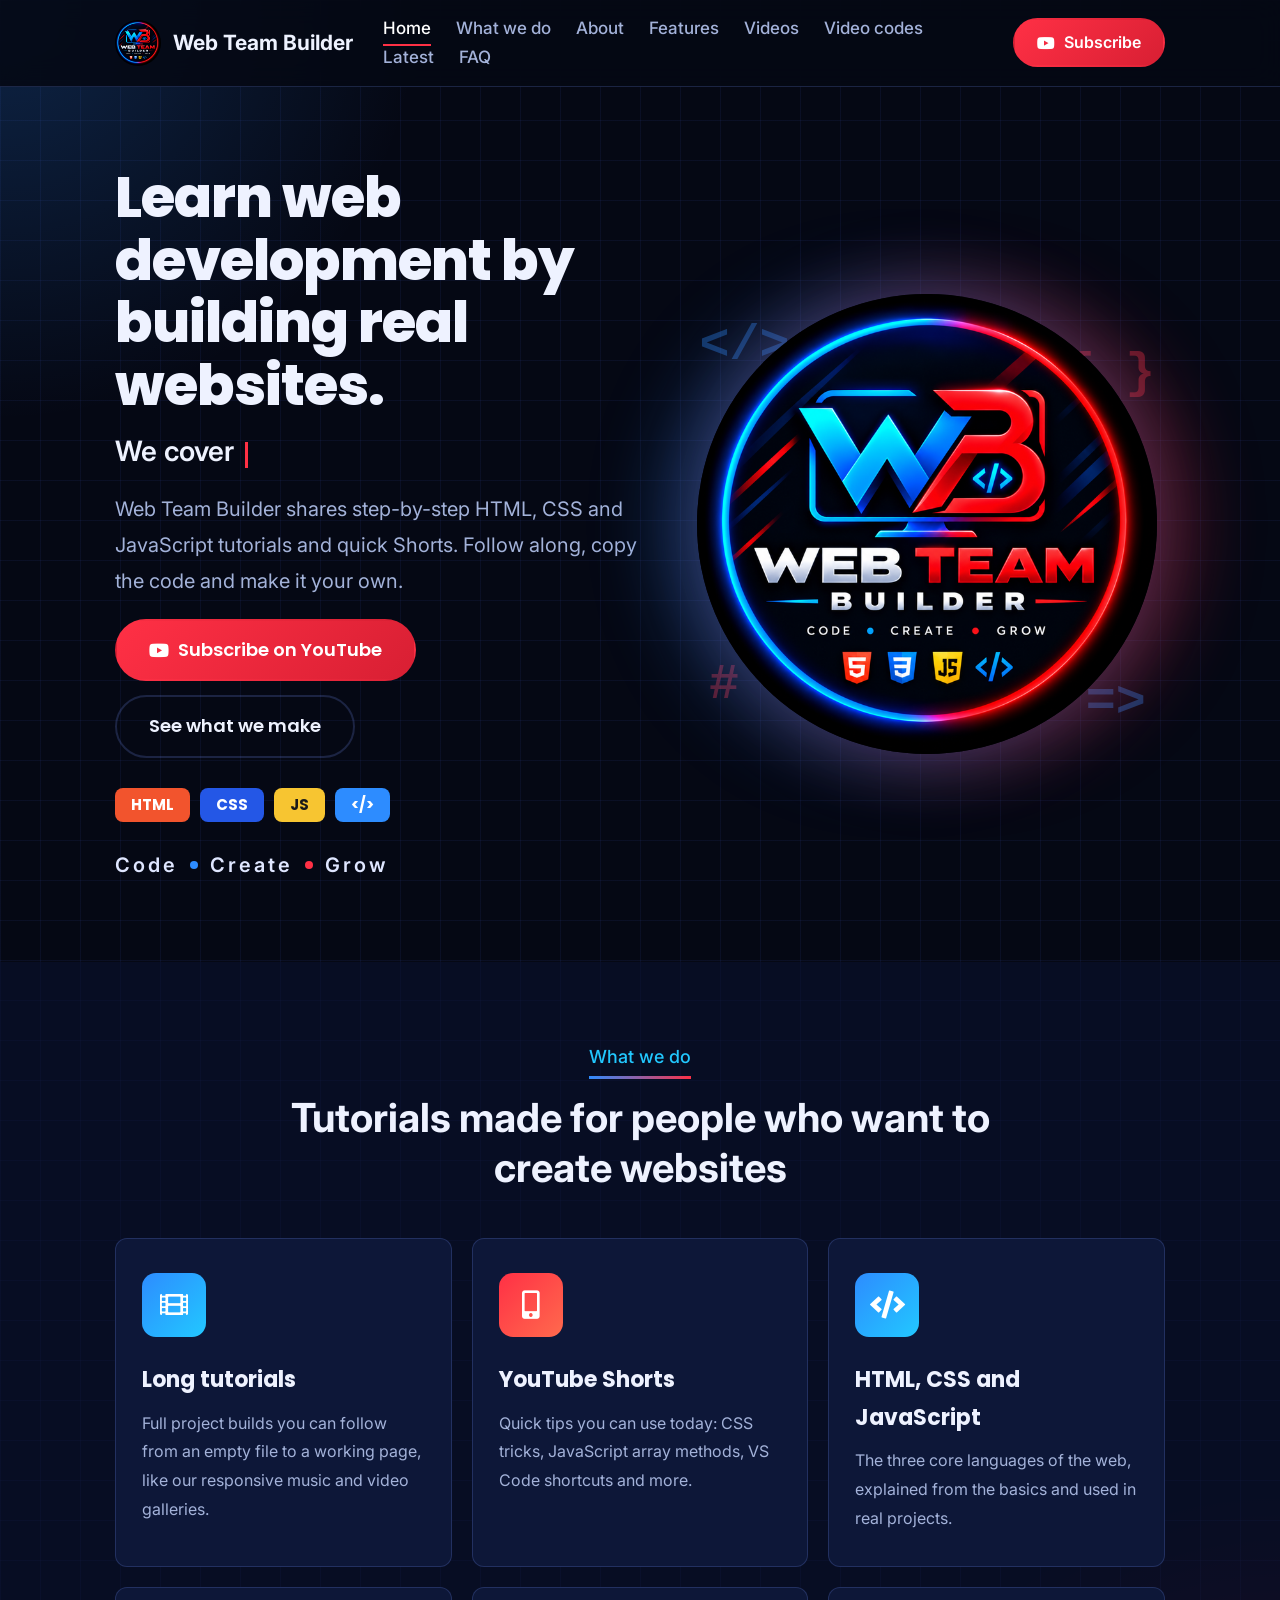
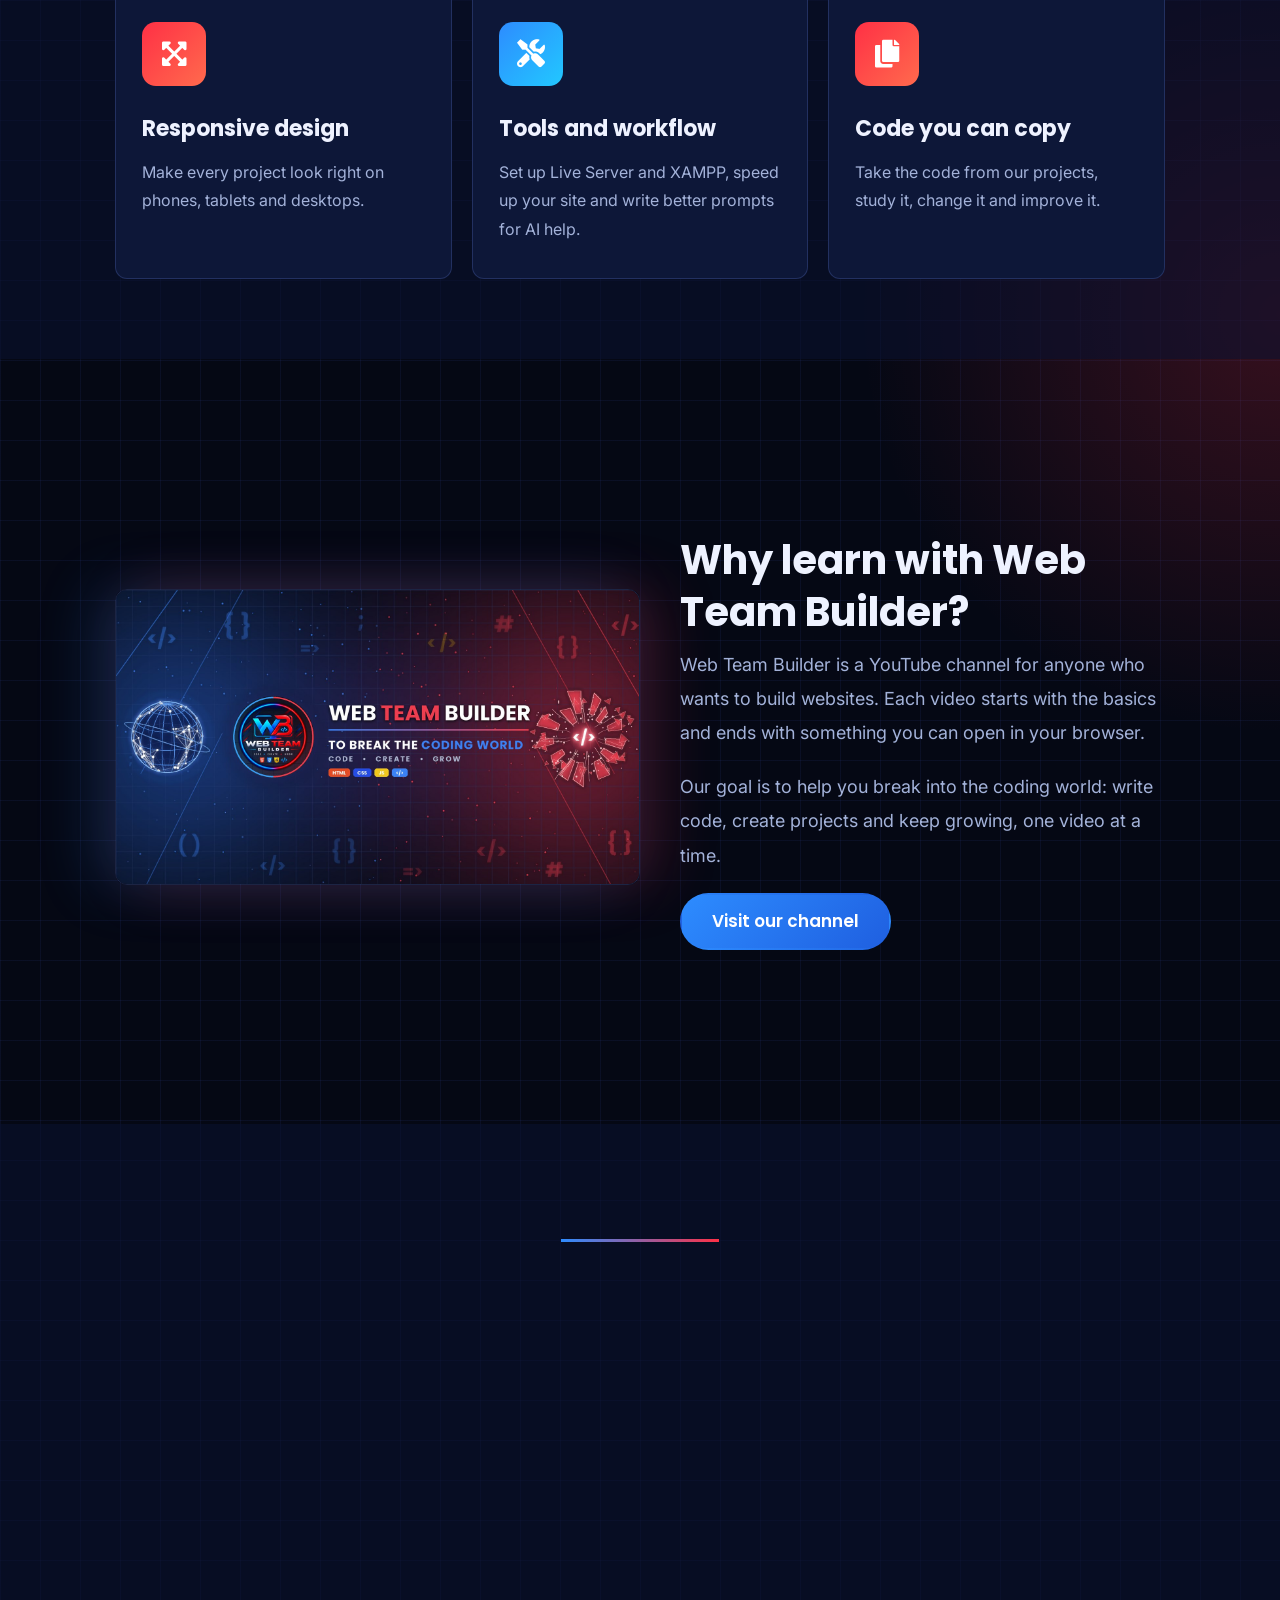
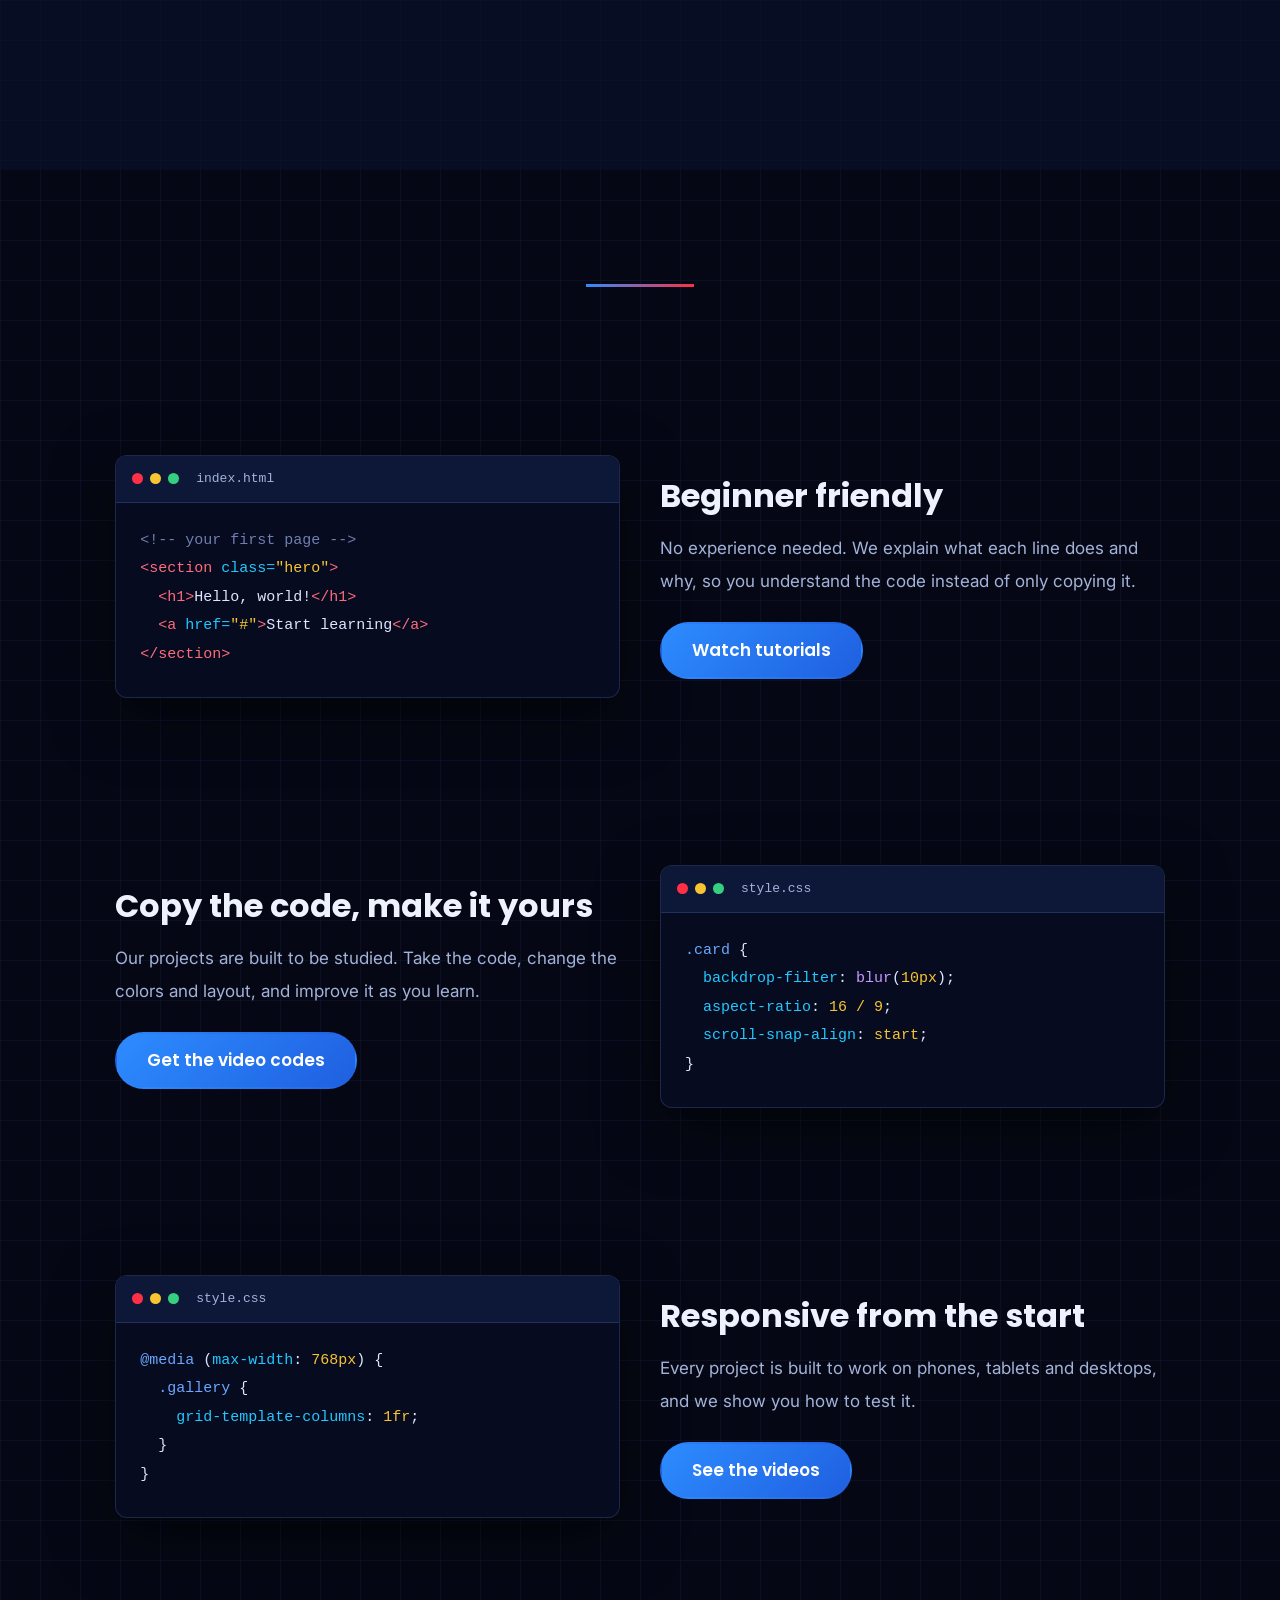
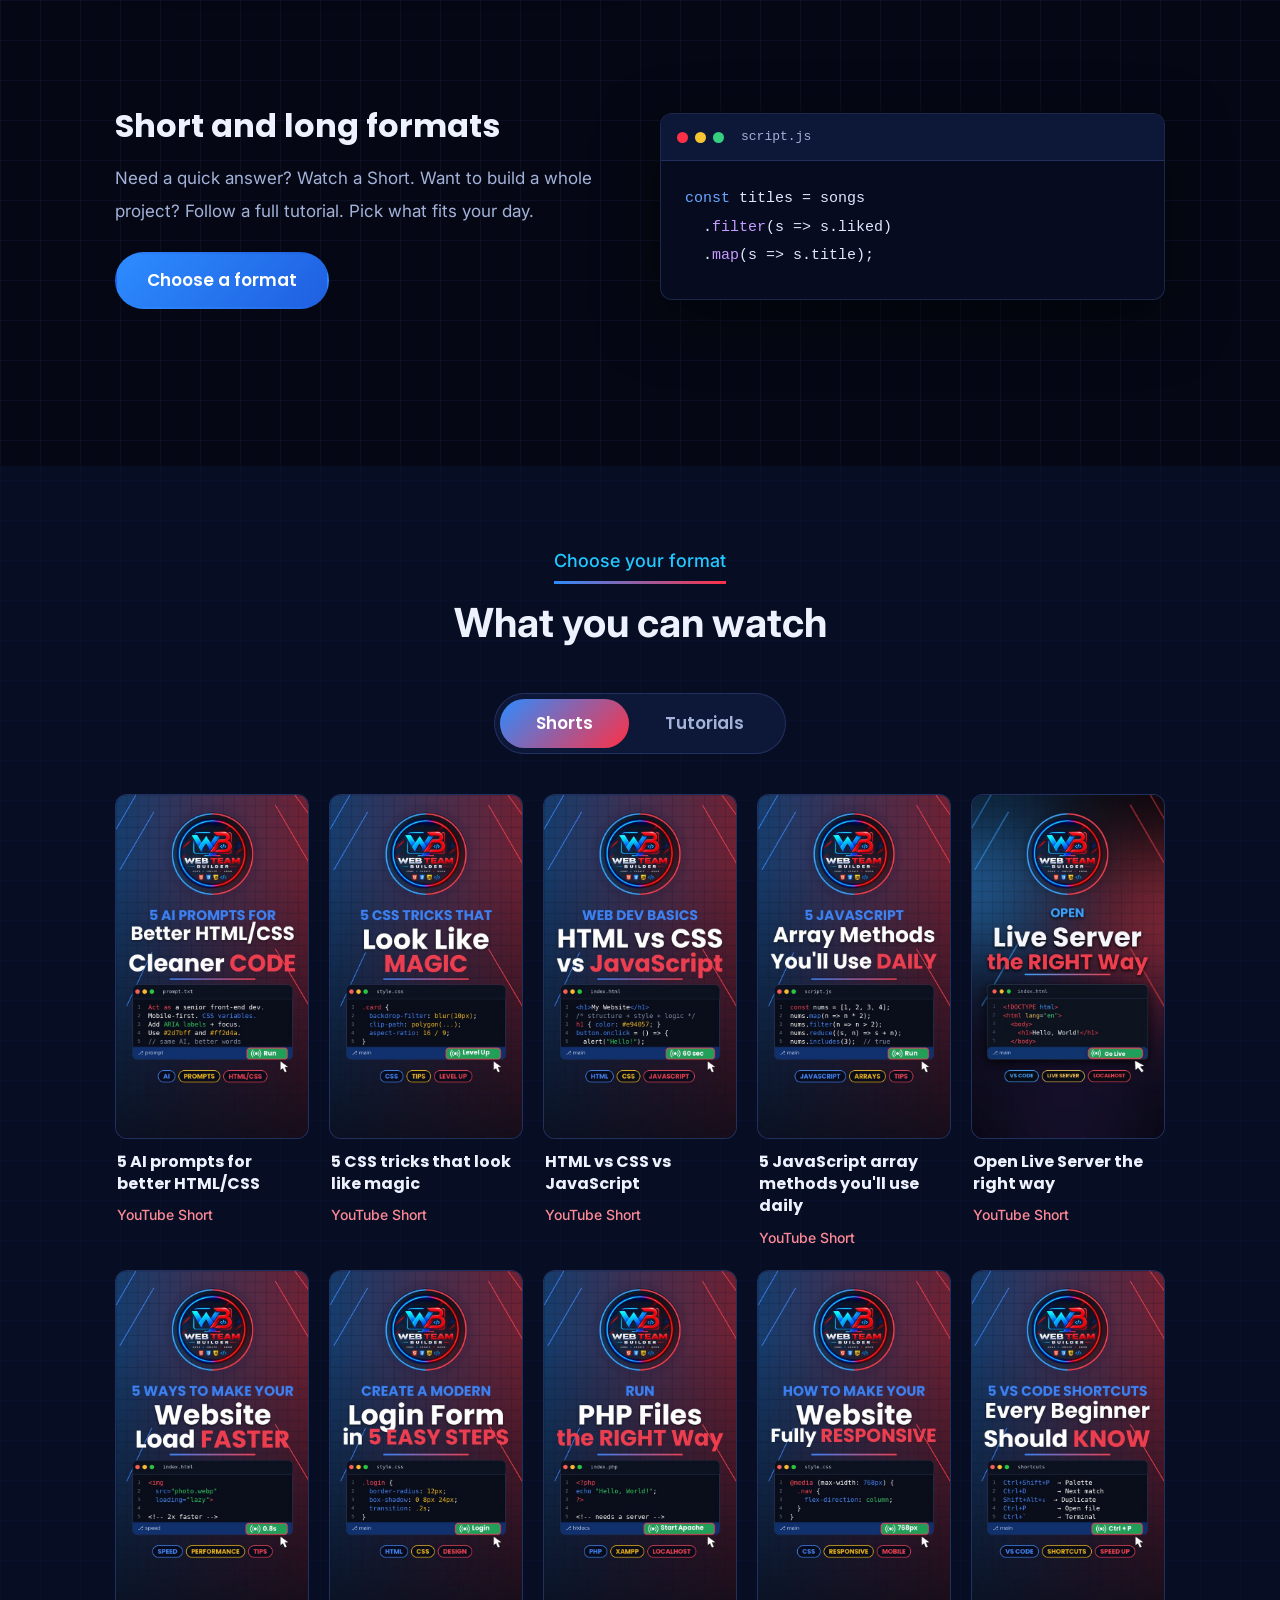
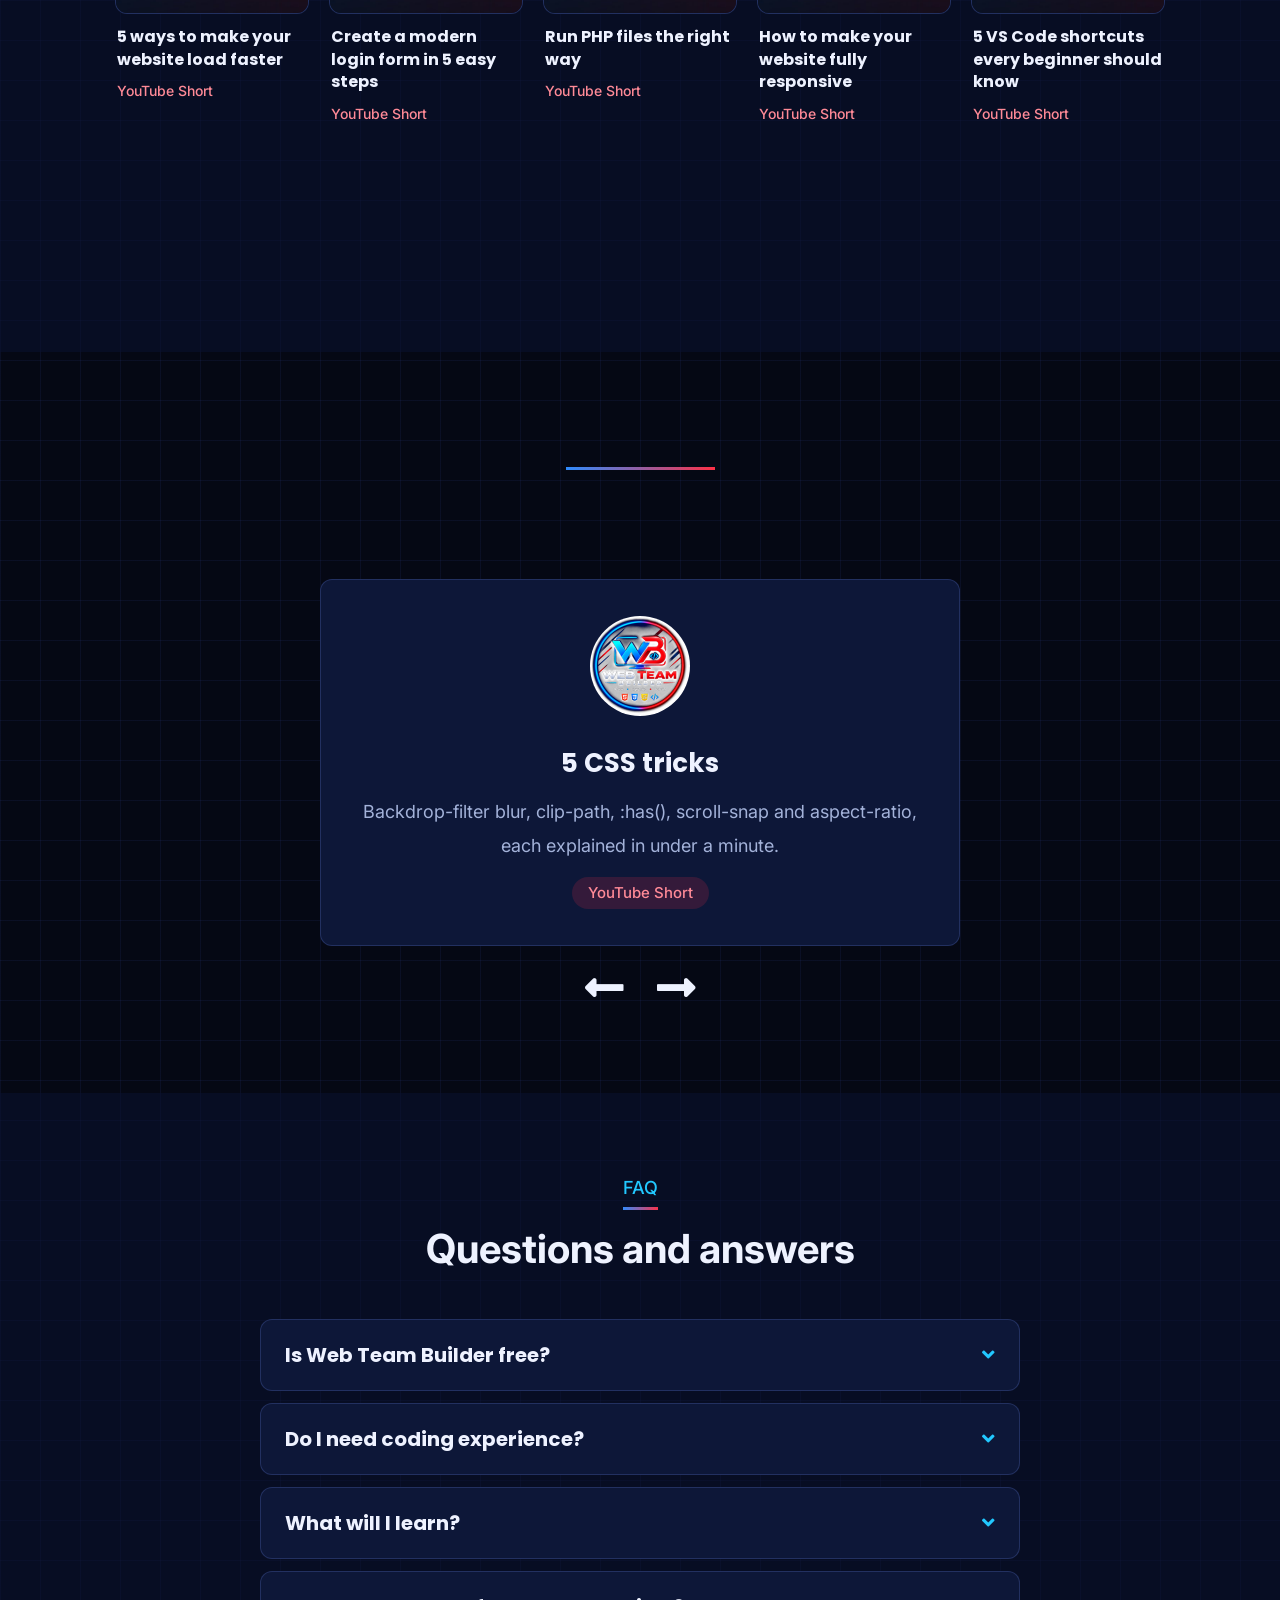
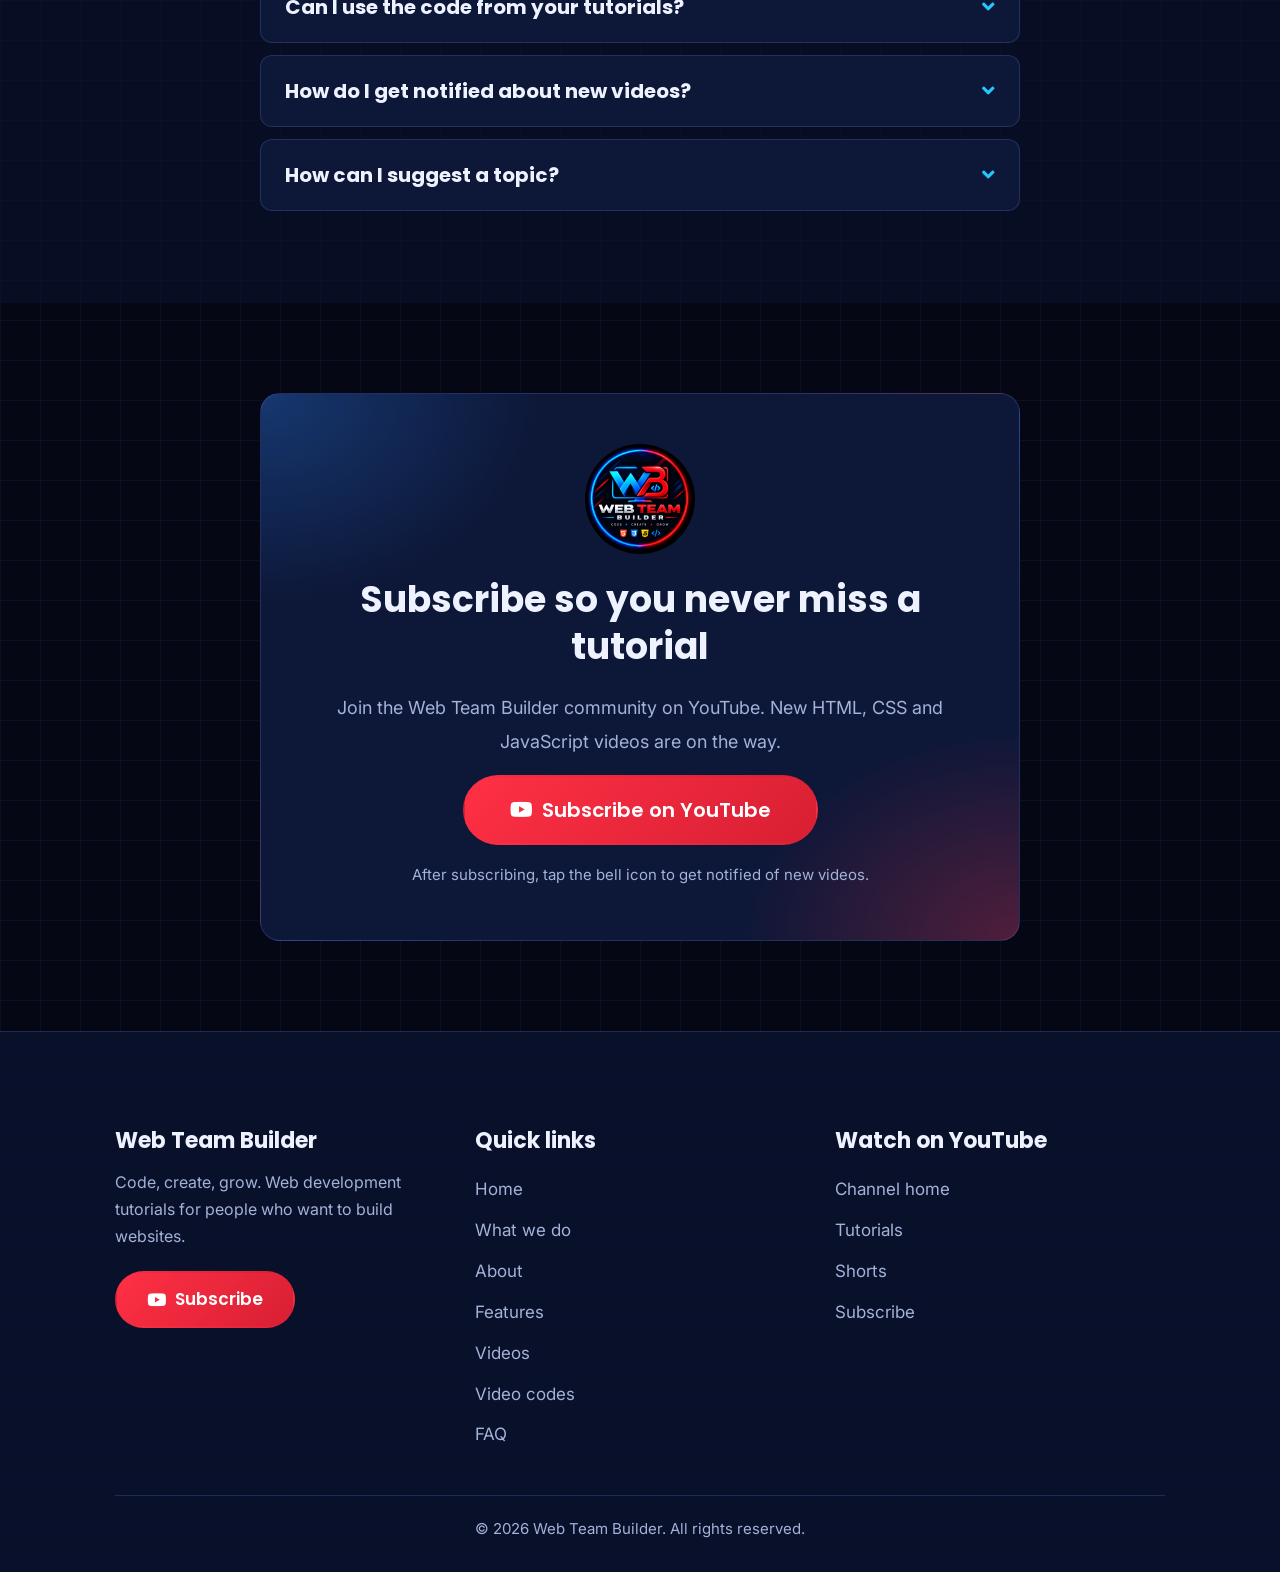
==== commit 7ea1714b: "Add files via upload" ====
--- a/website/index.html
+++ b/website/index.html
@@ -58,6 +58,10 @@
 
     <div class="content">
         <h3>Learn web development by building real websites.</h3>
+        <div class="typing-line">
+            <span class="sr-only">We cover HTML, CSS, JavaScript, responsive design and real projects.</span>
+            <span aria-hidden="true">We cover <span class="typed">HTML, CSS and JavaScript</span><span class="caret"></span></span>
+        </div>
         <p>Web Team Builder shares step-by-step HTML, CSS and JavaScript tutorials and quick Shorts. Follow along, copy the code and make it your own.</p>
         <div class="actions">
             <a href="https://www.youtube.com/channel/UCu9IM22sC3gI85IC5qrIlCg?sub_confirmation=1" class="btn btn-sub" target="_blank" rel="noopener"><i class="fab fa-youtube"></i> Subscribe on YouTube</a>
@@ -556,6 +560,7 @@
 </button>
 
 <script src="js/script.js"></script>
+<script src="js/effects.js"></script>
 
 </body>
 </html>
--- a/website/css/style.css
+++ b/website/css/style.css
@@ -86,7 +86,7 @@
   margin-bottom: 4.5rem;
 }
 
-.heading span {
+.heading > span {
   display: inline-block;
   font-size: 1.8rem;
   font-weight: 500;
@@ -1651,3 +1651,108 @@
     width: 4.8rem;
   }
 }
+
+/* ---------- typing + scroll effects ---------- */
+.sr-only {
+  position: absolute;
+  width: 0.1rem;
+  height: 0.1rem;
+  overflow: hidden;
+  clip: rect(0 0 0 0);
+  white-space: nowrap;
+}
+
+.typing-line {
+  margin-top: 1.4rem;
+  min-height: 3.8rem;
+  font-family: var(--display);
+  font-size: 2.8rem;
+  font-weight: 600;
+  line-height: 1.4;
+}
+
+.typing-line .typed {
+  color: var(--cyan);
+}
+
+.typing-line .caret {
+  display: inline-block;
+  width: 0.3rem;
+  height: 2.6rem;
+  margin-left: 0.4rem;
+  vertical-align: text-bottom;
+  background: var(--red);
+  animation: blink 0.9s steps(1) infinite;
+}
+
+@keyframes blink {
+  50% {
+    opacity: 0;
+  }
+}
+
+/* hero loads in one piece after another */
+.home .content > *,
+.home .image {
+  animation: fadeUp 0.7s ease-out backwards;
+}
+
+.home .content > :nth-child(2) { animation-delay: 0.1s; }
+.home .content > :nth-child(3) { animation-delay: 0.2s; }
+.home .content > :nth-child(4) { animation-delay: 0.3s; }
+.home .content > :nth-child(5) { animation-delay: 0.4s; }
+.home .content > :nth-child(6) { animation-delay: 0.5s; }
+.home .image { animation-delay: 0.2s; }
+
+/* headings type in letter by letter */
+.heading .word {
+  display: inline-block;
+}
+
+.typing-ready .ch {
+  opacity: 0;
+}
+
+.typing-go .ch {
+  animation: typeIn 0.01s linear forwards;
+  animation-delay: min(calc(var(--i) * 28ms), 1.8s);
+}
+
+@keyframes typeIn {
+  to {
+    opacity: 1;
+  }
+}
+
+/* cards and blocks fade up as they enter the screen */
+.reveal:not(.in) {
+  opacity: 0;
+}
+
+.reveal.in {
+  animation: revealUp 0.7s ease-out backwards;
+  animation-delay: var(--rd, 0ms);
+}
+
+@keyframes revealUp {
+  from {
+    opacity: 0;
+    transform: translateY(3.5rem);
+  }
+}
+
+@media (max-width: 991px) {
+  .typing-line {
+    font-size: 2.4rem;
+  }
+}
+
+@media (max-width: 450px) {
+  .typing-line {
+    font-size: 2.1rem;
+    min-height: 3.2rem;
+  }
+  .typing-line .caret {
+    height: 2rem;
+  }
+}
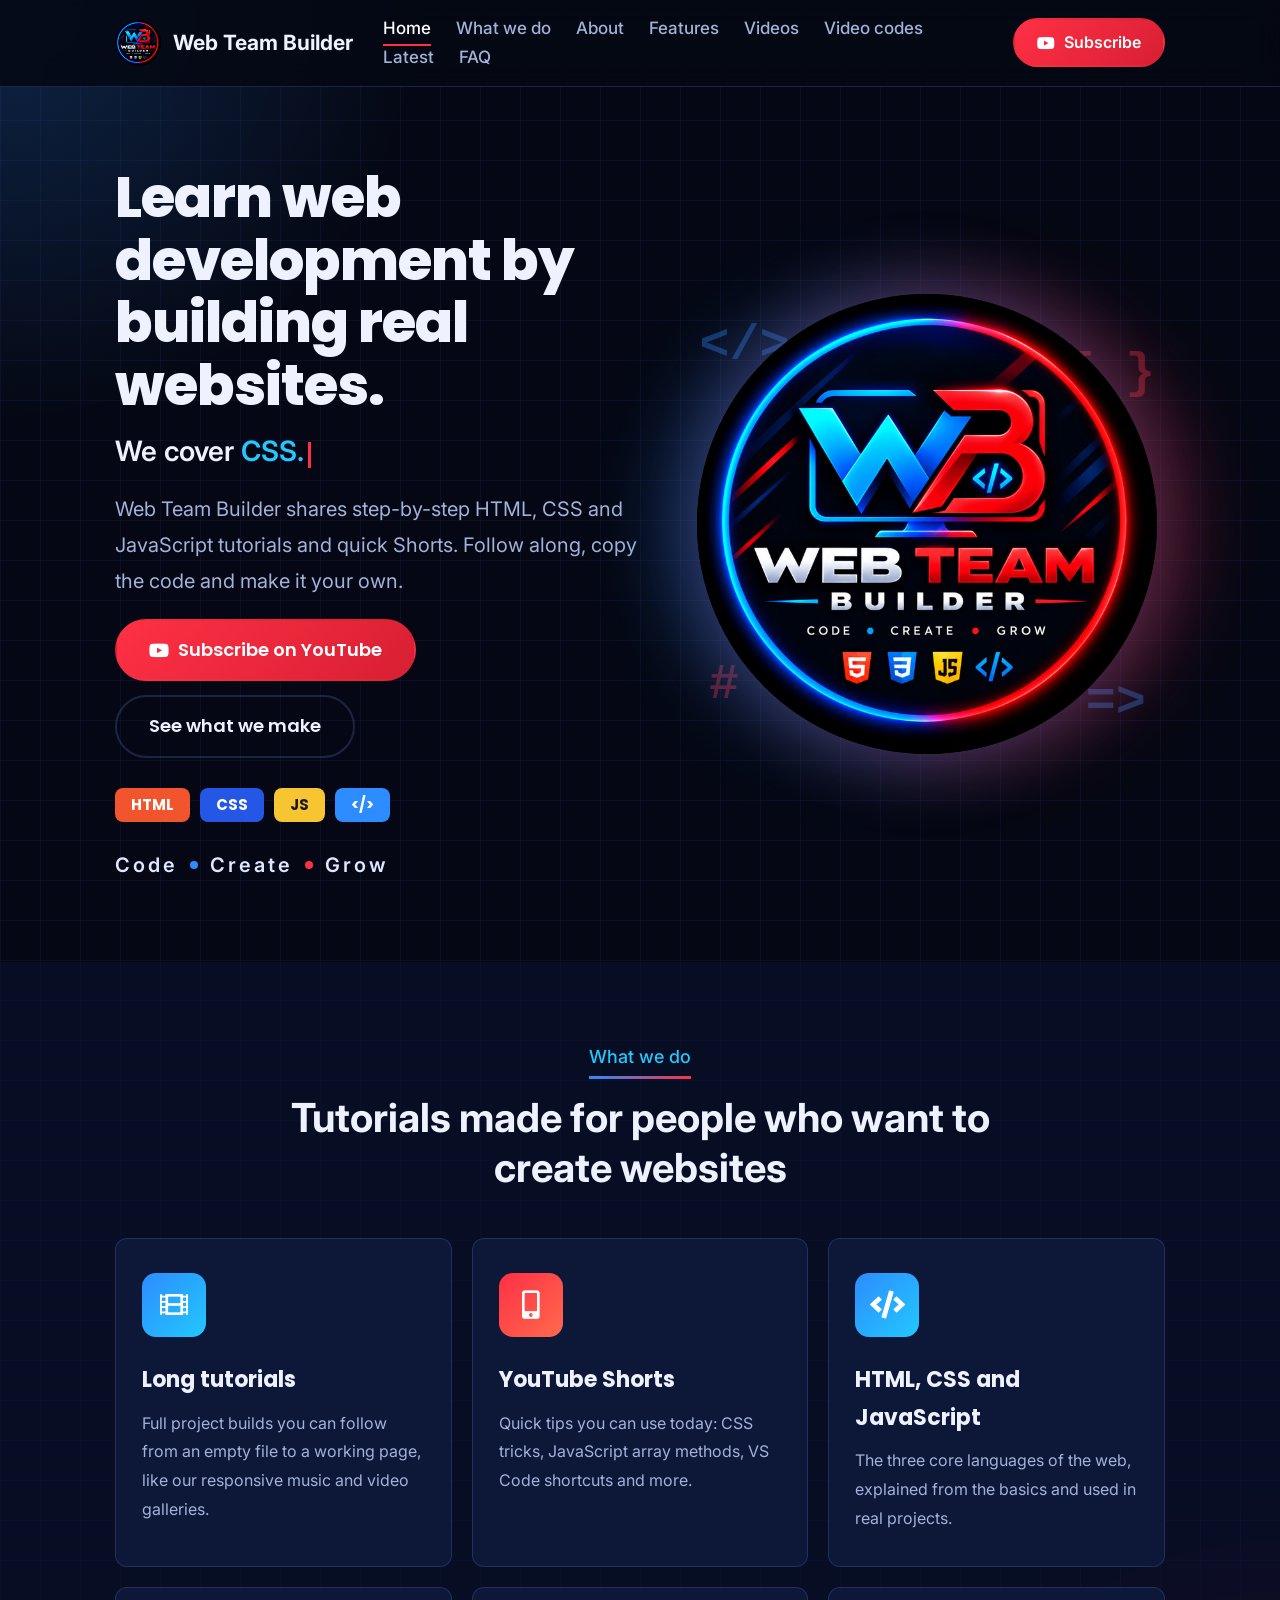
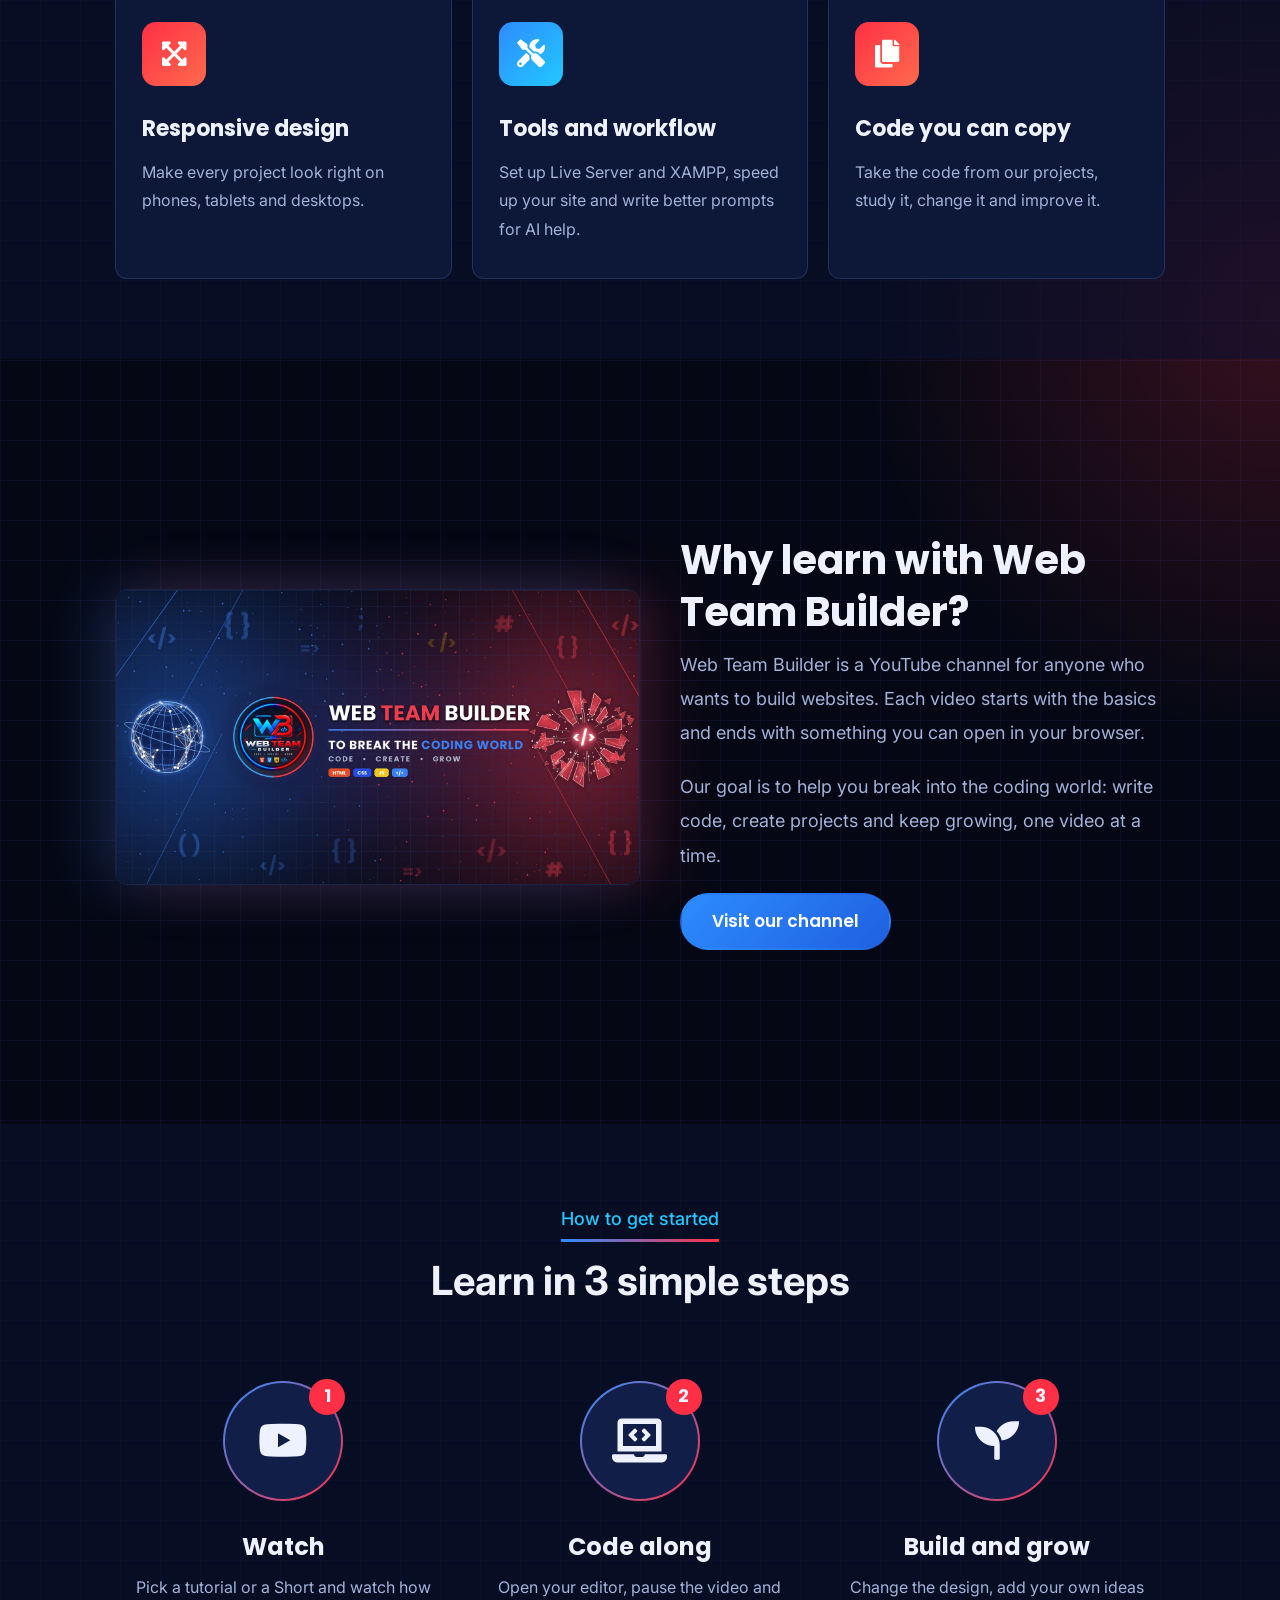
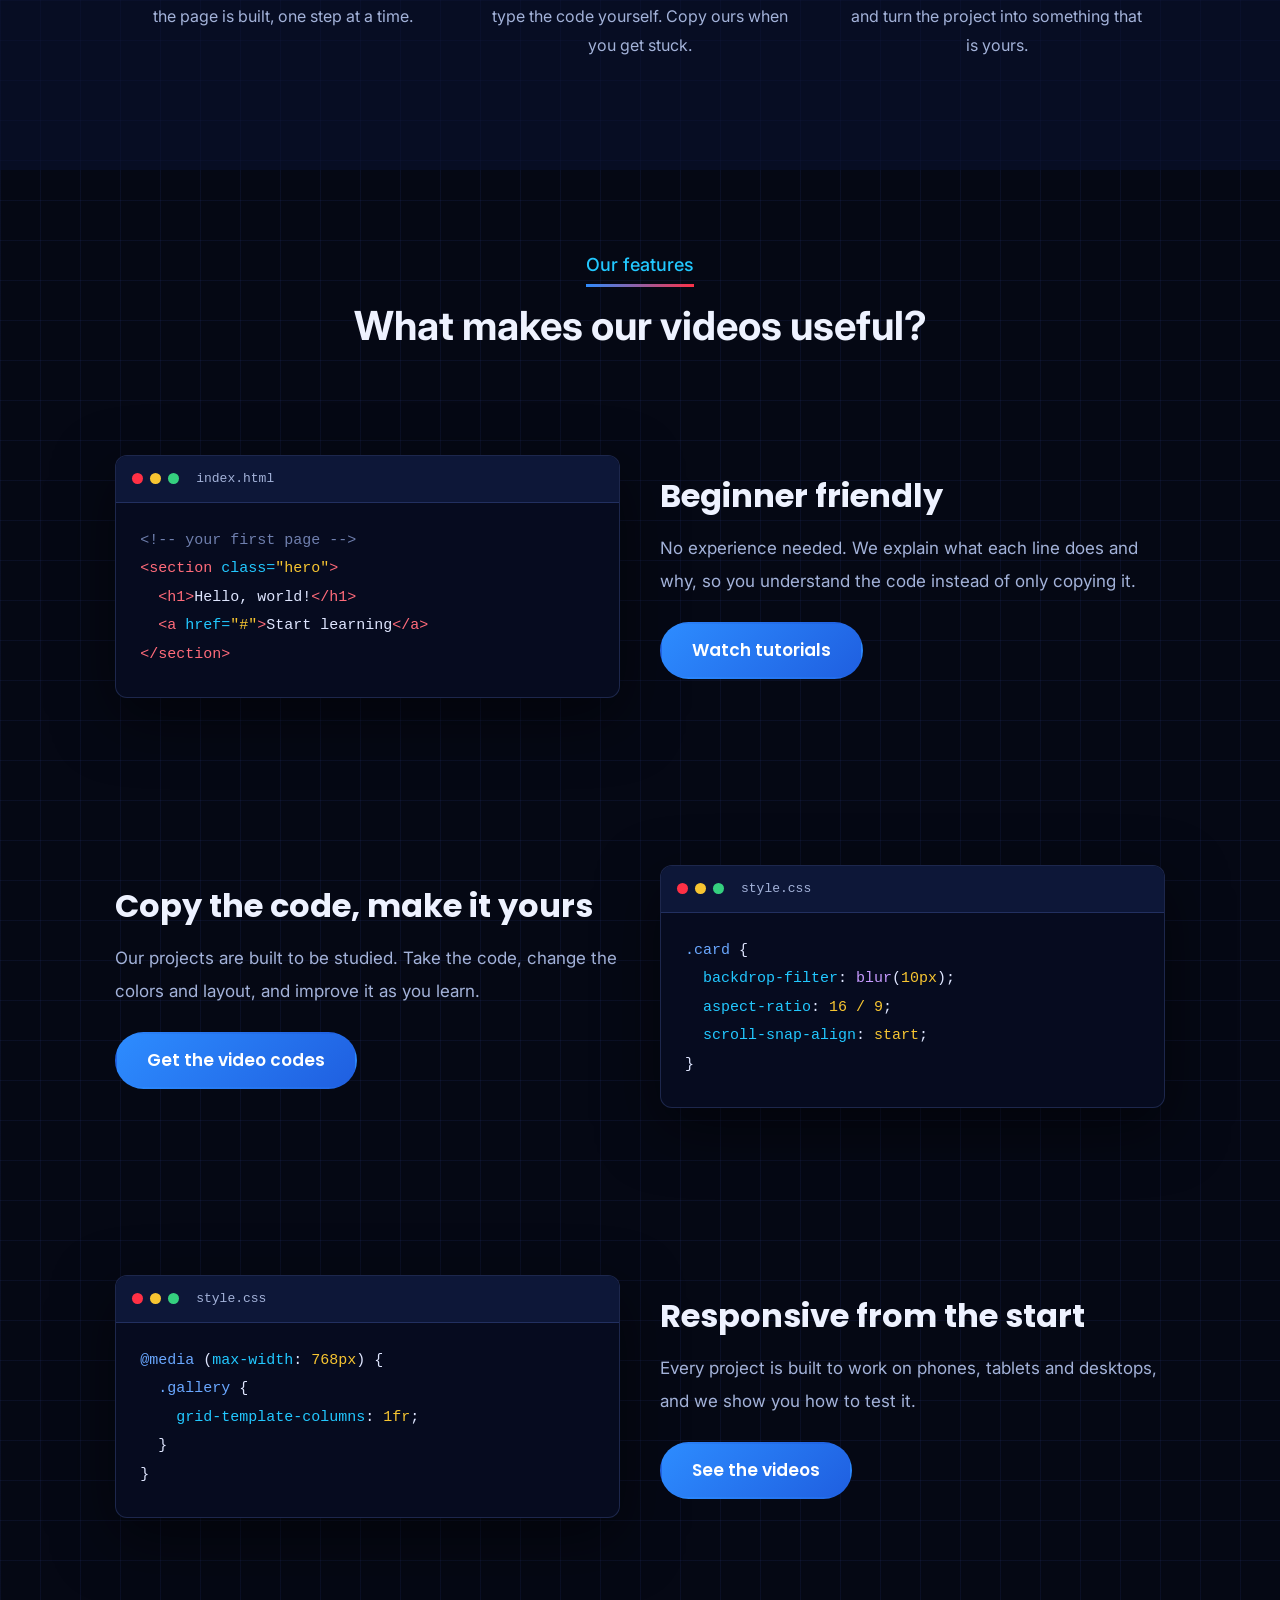
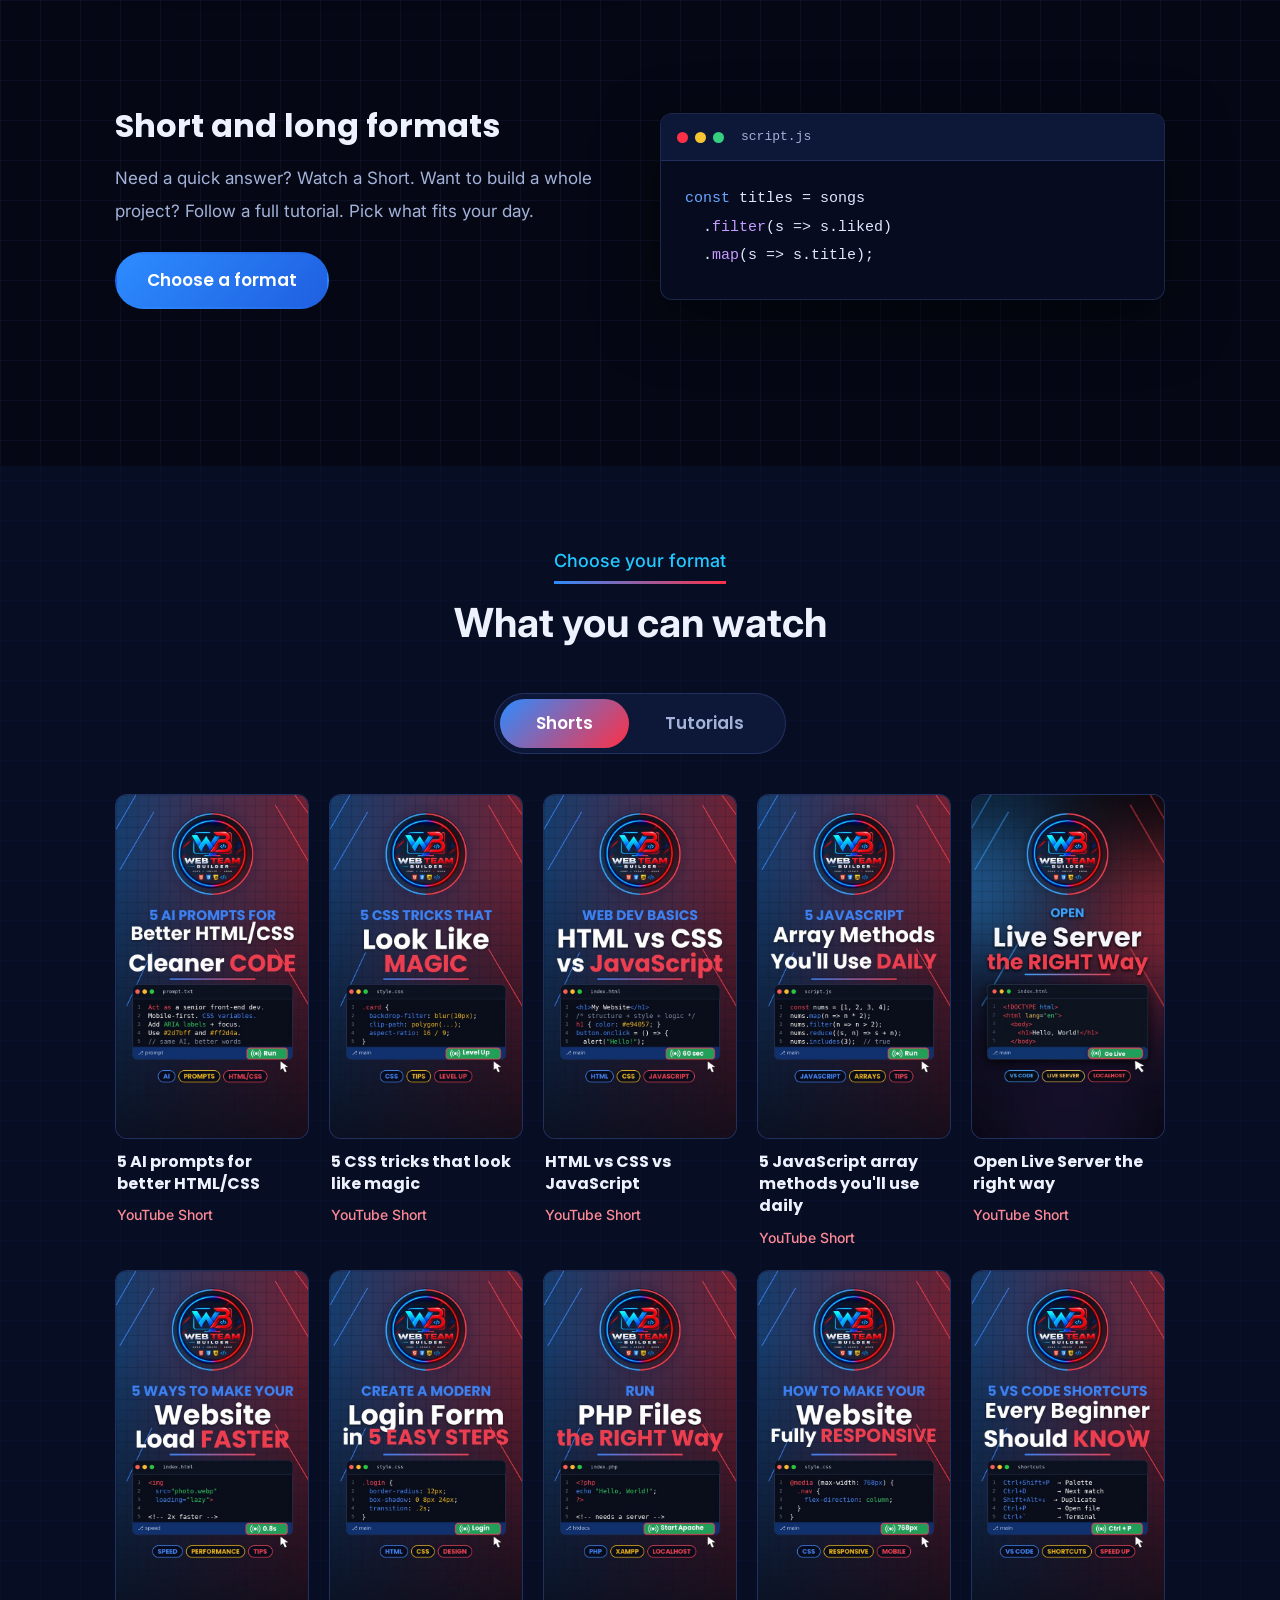
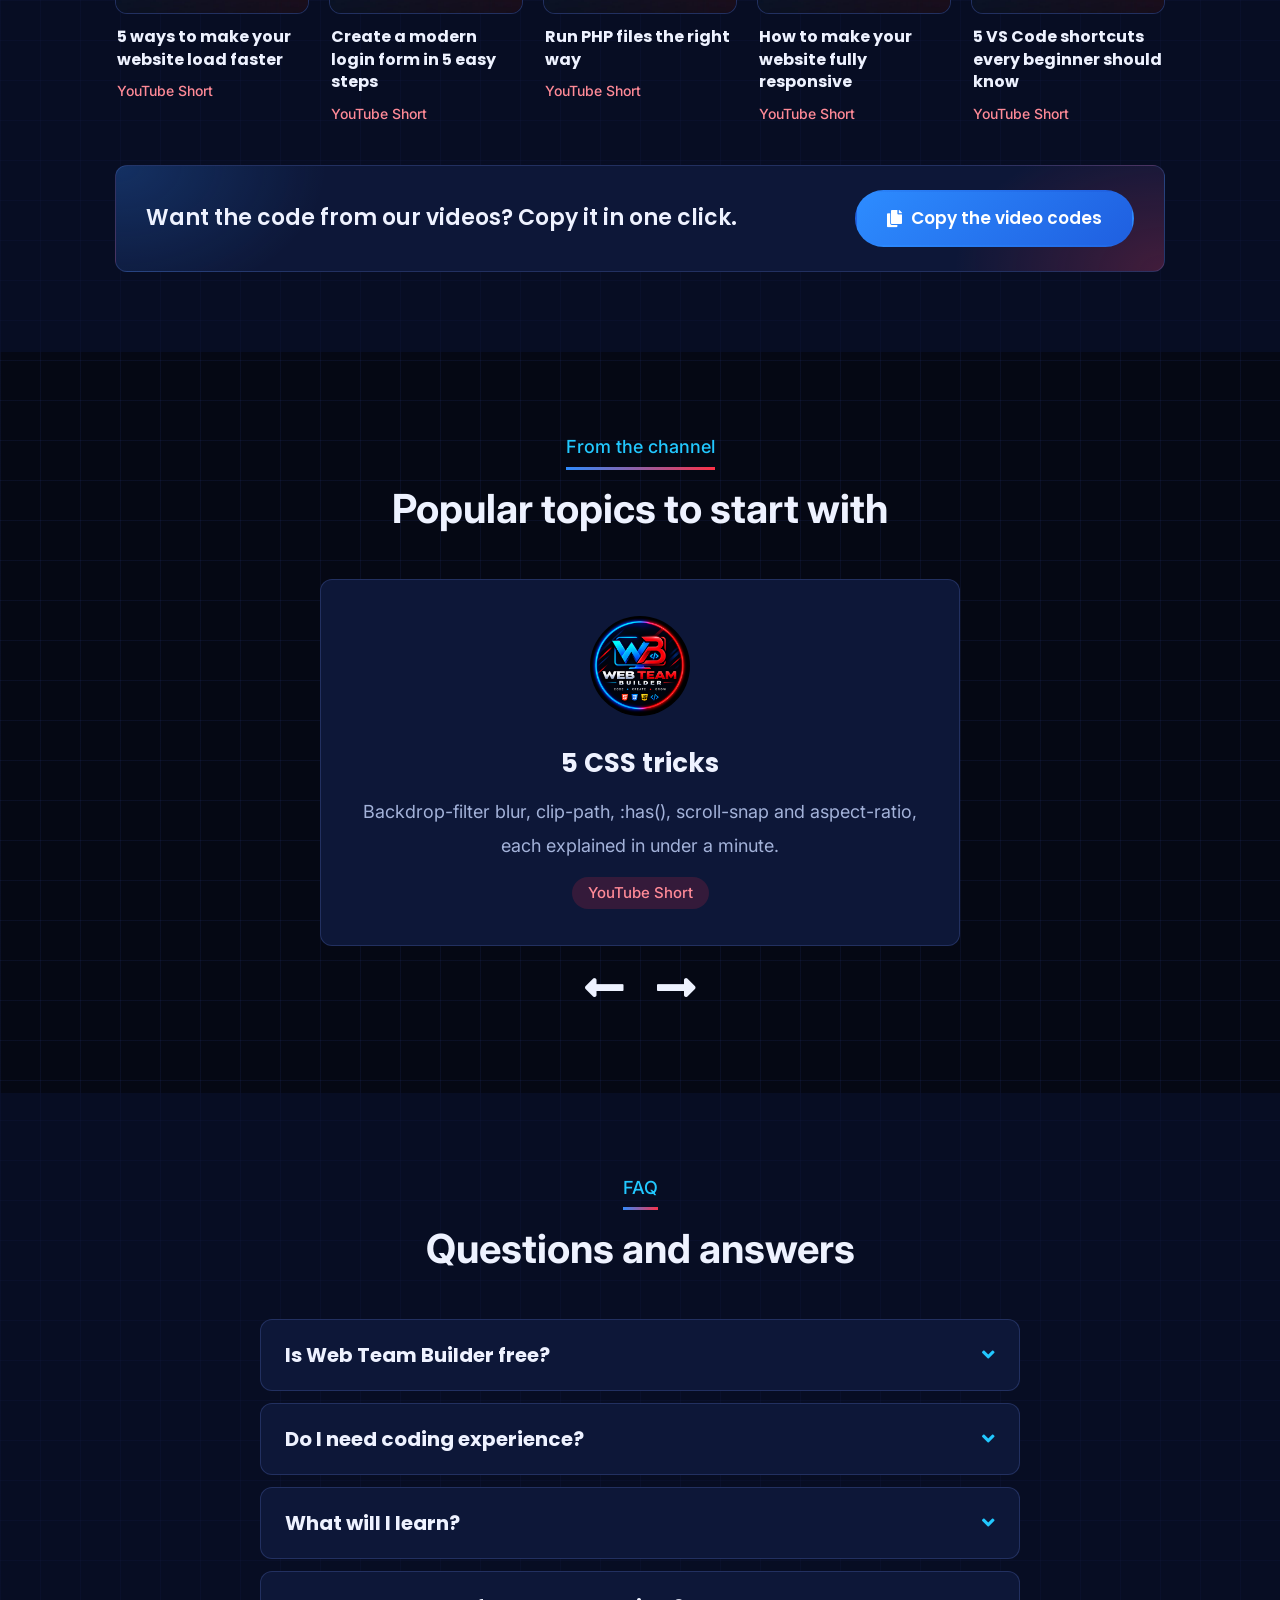
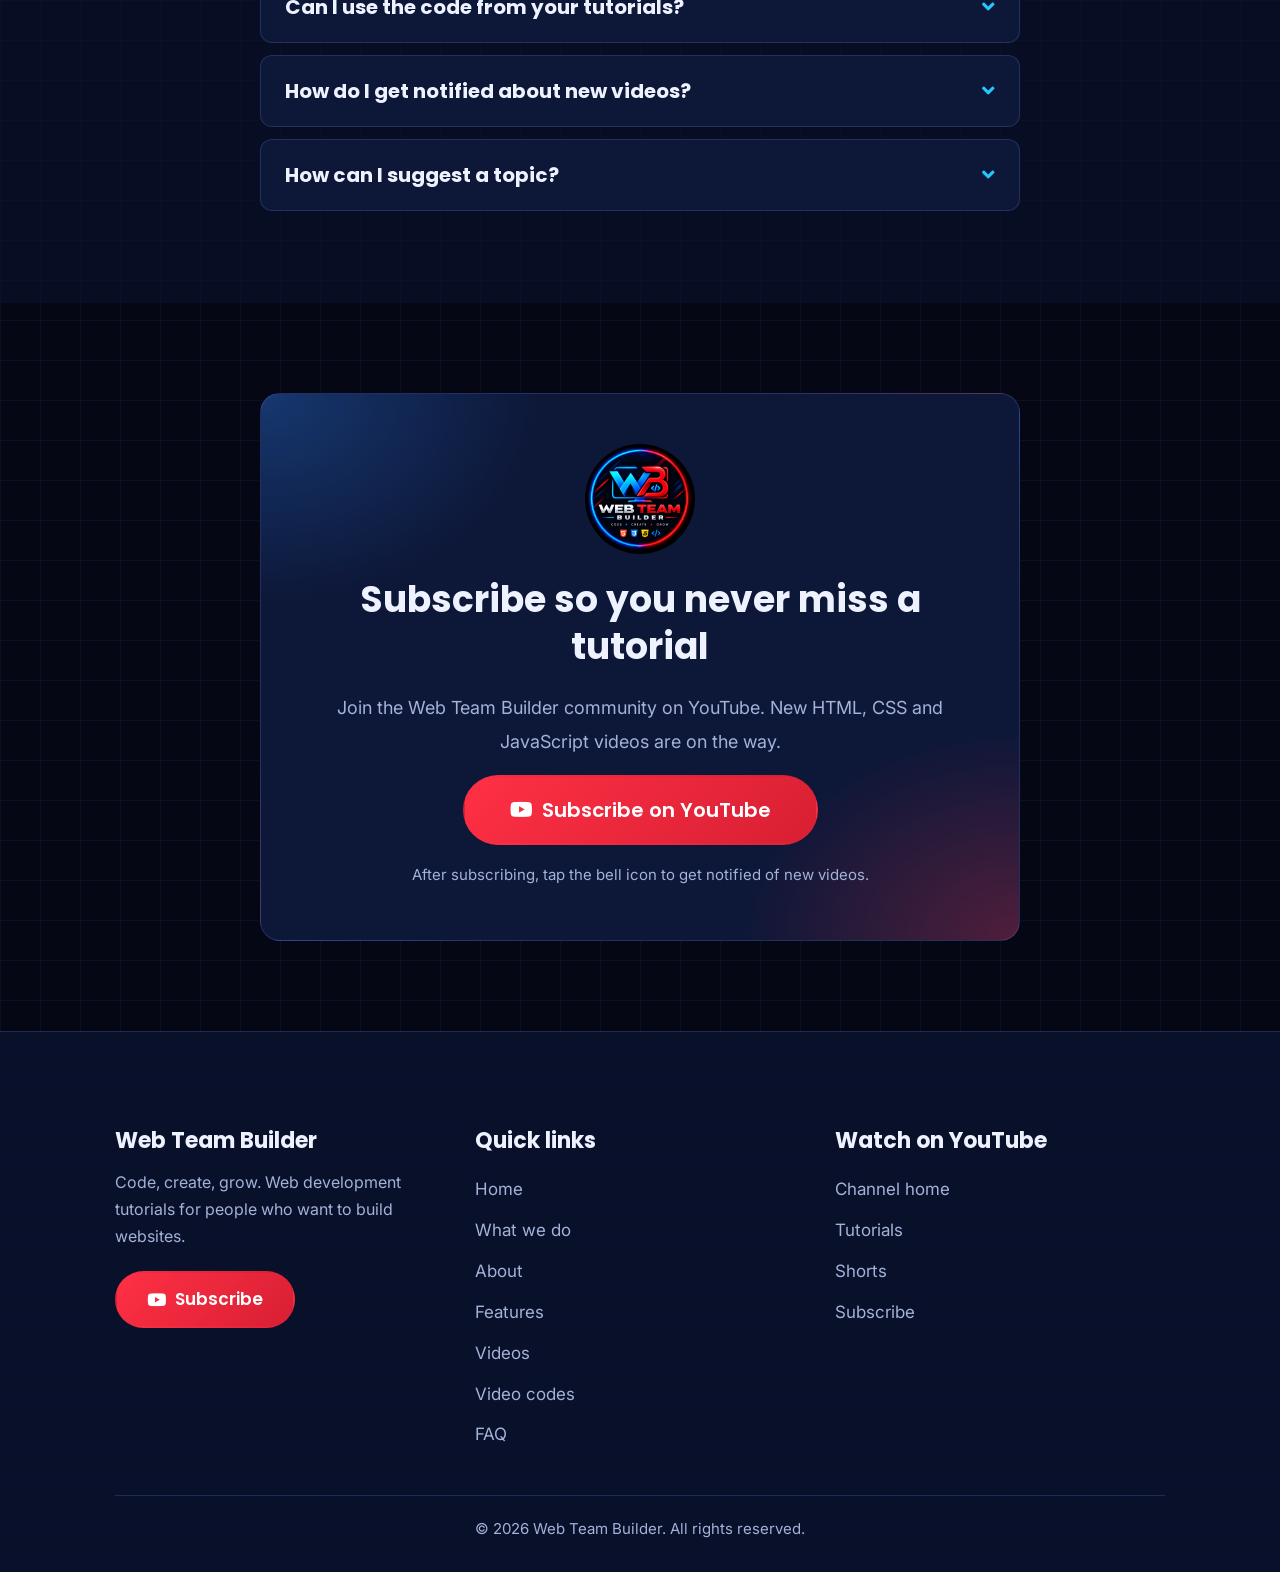
==== commit 39e0ca4e: "Add files via upload" ====
--- a/website/index.html
+++ b/website/index.html
@@ -385,28 +385,28 @@
     <div class="slide-container">
 
         <div class="slide active">
-            <img src="images/watermark.png" alt="Web Team Builder icon" loading="lazy">
+            <img src="images/logo.png" alt="Web Team Builder icon" loading="lazy">
             <h3>5 CSS tricks</h3>
             <p>Backdrop-filter blur, clip-path, :has(), scroll-snap and aspect-ratio, each explained in under a minute.</p>
             <span>YouTube Short</span>
         </div>
 
         <div class="slide">
-            <img src="images/watermark.png" alt="Web Team Builder icon" loading="lazy">
+            <img src="images/logo.png" alt="Web Team Builder icon" loading="lazy">
             <h3>Responsive music gallery</h3>
             <p>Build a playlist gallery that looks great on any screen, step by step, with HTML, CSS and JavaScript.</p>
             <span>Full tutorial</span>
         </div>
 
         <div class="slide">
-            <img src="images/watermark.png" alt="Web Team Builder icon" loading="lazy">
+            <img src="images/logo.png" alt="Web Team Builder icon" loading="lazy">
             <h3>5 JavaScript array methods</h3>
             <p>Learn the array methods you will use in almost every project.</p>
             <span>YouTube Short</span>
         </div>
 
         <div class="slide">
-            <img src="images/watermark.png" alt="Web Team Builder icon" loading="lazy">
+            <img src="images/logo.png" alt="Web Team Builder icon" loading="lazy">
             <h3>Open Live Server the right way</h3>
             <p>Preview your website in the browser and see every change instantly while you code.</p>
             <span>YouTube Short</span>
